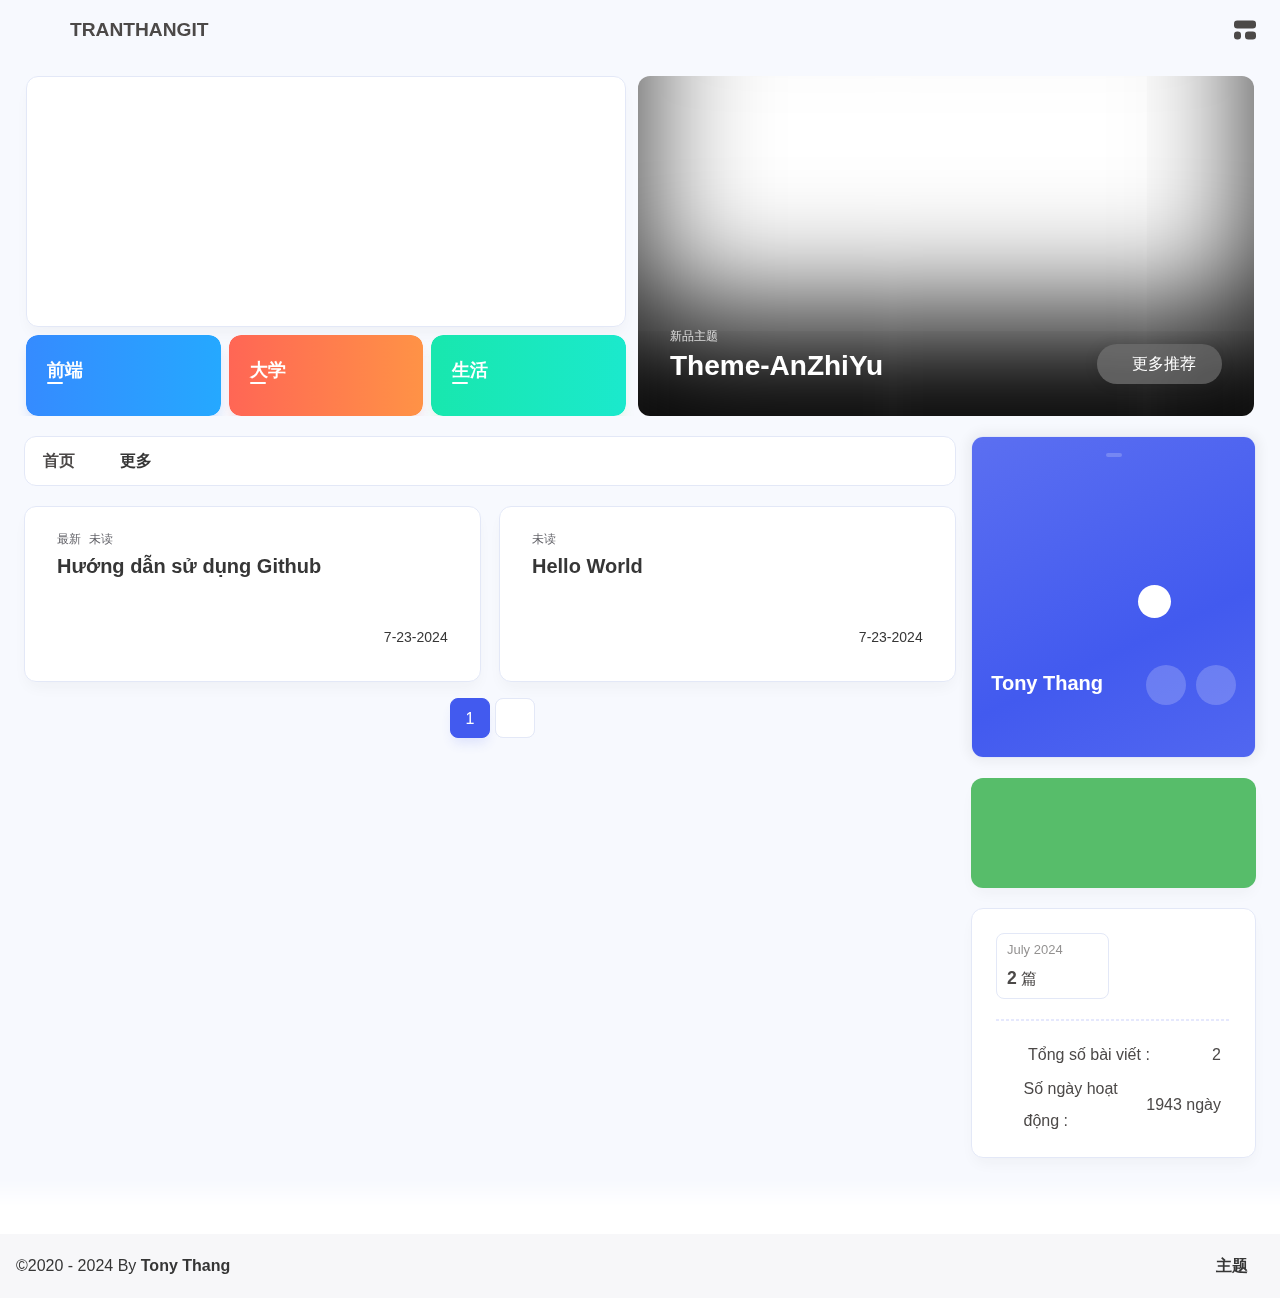
==== index.html @ 361371e6 "Site updated: 2024-07-23 13:48:23" ====
<!DOCTYPE html><html lang="vn" data-theme="light"><head><meta charset="UTF-8"><meta http-equiv="X-UA-Compatible" content="IE=edge"><meta name="viewport" content="width=device-width, initial-scale=1.0, user-scalable=no"><title>TRANTHANGIT</title><meta name="author" content="Tony Thang"><meta name="copyright" content="Tony Thang"><meta name="format-detection" content="telephone=no"><meta name="theme-color" content="#f7f9fe"><meta name="mobile-web-app-capable" content="yes"><meta name="apple-touch-fullscreen" content="yes"><meta name="apple-mobile-web-app-title" content="TRANTHANGIT"><meta name="application-name" content="TRANTHANGIT"><meta name="apple-mobile-web-app-capable" content="yes"><meta name="apple-mobile-web-app-status-bar-style" content="#f7f9fe"><meta property="og:type" content="website"><meta property="og:title" content="TRANTHANGIT"><meta property="og:url" content="https://tranthangitblog.github.io/index.html"><meta property="og:site_name" content="TRANTHANGIT"><meta property="og:description"><meta property="og:locale" content="vn"><meta property="og:image" content="https://bu.dusays.com/2023/04/27/64496e511b09c.jpg"><meta property="article:author" content="Tony Thang"><meta property="article:tag"><meta name="twitter:card" content="summary"><meta name="twitter:image" content="https://bu.dusays.com/2023/04/27/64496e511b09c.jpg"><meta name="description"><link rel="shortcut icon" href="/favicon.ico"><link rel="canonical" href="https://tranthangitblog.github.io/"><link rel="preconnect" href="//cdn.cbd.int"/><meta name="google-site-verification" content="xxx"/><meta name="baidu-site-verification" content="code-xxx"/><meta name="msvalidate.01" content="xxx"/><link rel="stylesheet" href="/css/index.css"><link rel="stylesheet" href="https://cdn.cbd.int/node-snackbar@0.1.16/dist/snackbar.min.css" media="print" onload="this.media='all'"><link rel="stylesheet" href="https://cdn.cbd.int/@fancyapps/ui@5.0.28/dist/fancybox/fancybox.css" media="print" onload="this.media='all'"><script>const GLOBAL_CONFIG = {
  linkPageTop: undefined,
  peoplecanvas: {"enable":true,"img":"https://upload-bbs.miyoushe.com/upload/2023/09/03/125766904/ee23df8517f3c3e3efc4145658269c06_5714860933110284659.png"},
  postHeadAiDescription: {"enable":true,"gptName":"AnZhiYu","mode":"local","switchBtn":false,"btnLink":"https://afdian.net/item/886a79d4db6711eda42a52540025c377","randomNum":3,"basicWordCount":1000,"key":"xxxx","Referer":"https://xx.xx/"},
  diytitle: {"enable":true,"leaveTitle":"w(ﾟДﾟ)w 不要走！再看看嘛！","backTitle":"♪(^∇^*)欢迎肥来！"},
  LA51: undefined,
  greetingBox: undefined,
  twikooEnvId: '',
  commentBarrageConfig:undefined,
  music_page_default: "nav_music",
  root: '/',
  preloader: {"source":3},
  friends_vue_info: undefined,
  navMusic: true,
  mainTone: undefined,
  authorStatus: {"skills":["🤖️ 数码科技爱好者","🔍 分享与热心帮助","🏠 智能家居小能手","🔨 设计开发一条龙","🤝 专修交互与设计","🏃 脚踏实地行动派","🧱 团队小组发动机","💢 壮汉人狠话不多"]},
  algolia: undefined,
  localSearch: undefined,
  translate: {"defaultEncoding":2,"translateDelay":0,"msgToTraditionalChinese":"Sự phức tạp","msgToSimplifiedChinese":"đơn giản","rightMenuMsgToTraditionalChinese":"Chuyển sang truyền thống","rightMenuMsgToSimplifiedChinese":"Biến thành đơn giản hóa"},
  noticeOutdate: undefined,
  highlight: {"plugin":"highlight.js","highlightCopy":true,"highlightLang":true,"highlightHeightLimit":330},
  copy: {
    success: 'Sao chép thành công',
    error: 'Lỗi sao chép',
    noSupport: 'Trình duyệt không hỗ trợ'
  },
  relativeDate: {
    homepage: false,
    simplehomepage: true,
    post: false
  },
  runtime: 'ngày',
  date_suffix: {
    just: 'Vừa xong',
    min: 'phút trước',
    hour: 'giờ trước',
    day: 'ngày trước',
    month: 'tháng trước'
  },
  copyright: {"copy":true,"copyrightEbable":false,"limitCount":50,"languages":{"author":"Tác giả: Tony Thang","link":"Liên kết: ","source":"Nguồn: TRANTHANGIT","info":"Bản quyền thuộc về tác giả. Vui lòng liên hệ tác giả để được phép sử dụng thương mại. Ghi rõ nguồn khi sử dụng phi thương mại.","copySuccess":"Sao chép thành công. Vui lòng ghi rõ địa chỉ bài viết khi sao chép hoặc chia sẻ."}},
  lightbox: 'fancybox',
  Snackbar: {"chs_to_cht":"Bạn đã chuyển sang chữ phồn thể","cht_to_chs":"Bạn đã chuyển sang chữ giản thể","day_to_night":"Bạn đã chuyển sang chế độ tối","night_to_day":"Bạn đã chuyển sang chế độ sáng","bgLight":"#425AEF","bgDark":"#1f1f1f","position":"top-center"},
  source: {
    justifiedGallery: {
      js: 'https://cdn.cbd.int/flickr-justified-gallery@2.1.2/dist/fjGallery.min.js',
      css: 'https://cdn.cbd.int/flickr-justified-gallery@2.1.2/dist/fjGallery.css'
    }
  },
  isPhotoFigcaption: false,
  islazyload: true,
  isAnchor: false,
  shortcutKey: undefined,
  autoDarkmode: true
}</script><script id="config-diff">var GLOBAL_CONFIG_SITE = {
  configTitle: 'TRANTHANGIT',
  title: 'TRANTHANGIT',
  postAI: '',
  pageFillDescription: '',
  isPost: false,
  isHome: true,
  isHighlightShrink: false,
  isToc: false,
  postUpdate: '2024-07-23 13:48:21',
  postMainColor: '',
}</script><noscript><style type="text/css">
  #nav {
    opacity: 1
  }
  .justified-gallery img {
    opacity: 1
  }

  #recent-posts time,
  #post-meta time {
    display: inline !important
  }
</style></noscript><script>(win=>{
      win.saveToLocal = {
        set: (key, value, ttl) => {
          if (ttl === 0) return
          const now = Date.now()
          const expiry = now + ttl * 86400000
          const item = {
            value,
            expiry
          }
          localStorage.setItem(key, JSON.stringify(item))
        },
      
        get: key => {
          const itemStr = localStorage.getItem(key)
      
          if (!itemStr) {
            return undefined
          }
          const item = JSON.parse(itemStr)
          const now = Date.now()
      
          if (now > item.expiry) {
            localStorage.removeItem(key)
            return undefined
          }
          return item.value
        }
      }
    
      win.getScript = (url, attr = {}) => new Promise((resolve, reject) => {
        const script = document.createElement('script')
        script.src = url
        script.async = true
        script.onerror = reject
        script.onload = script.onreadystatechange = function() {
          const loadState = this.readyState
          if (loadState && loadState !== 'loaded' && loadState !== 'complete') return
          script.onload = script.onreadystatechange = null
          resolve()
        }

        Object.keys(attr).forEach(key => {
          script.setAttribute(key, attr[key])
        })

        document.head.appendChild(script)
      })
    
      win.getCSS = (url, id = false) => new Promise((resolve, reject) => {
        const link = document.createElement('link')
        link.rel = 'stylesheet'
        link.href = url
        if (id) link.id = id
        link.onerror = reject
        link.onload = link.onreadystatechange = function() {
          const loadState = this.readyState
          if (loadState && loadState !== 'loaded' && loadState !== 'complete') return
          link.onload = link.onreadystatechange = null
          resolve()
        }
        document.head.appendChild(link)
      })
    
      win.activateDarkMode = () => {
        document.documentElement.setAttribute('data-theme', 'dark')
        if (document.querySelector('meta[name="theme-color"]') !== null) {
          document.querySelector('meta[name="theme-color"]').setAttribute('content', '#18171d')
        }
      }
      win.activateLightMode = () => {
        document.documentElement.setAttribute('data-theme', 'light')
        if (document.querySelector('meta[name="theme-color"]') !== null) {
          document.querySelector('meta[name="theme-color"]').setAttribute('content', '#f7f9fe')
        }
      }
      const t = saveToLocal.get('theme')
    
          const isDarkMode = window.matchMedia('(prefers-color-scheme: dark)').matches
          const isLightMode = window.matchMedia('(prefers-color-scheme: light)').matches
          const isNotSpecified = window.matchMedia('(prefers-color-scheme: no-preference)').matches
          const hasNoSupport = !isDarkMode && !isLightMode && !isNotSpecified

          if (t === undefined) {
            if (isLightMode) activateLightMode()
            else if (isDarkMode) activateDarkMode()
            else if (isNotSpecified || hasNoSupport) {
              const now = new Date()
              const hour = now.getHours()
              const isNight = hour <= 6 || hour >= 18
              isNight ? activateDarkMode() : activateLightMode()
            }
            window.matchMedia('(prefers-color-scheme: dark)').addListener(e => {
              if (saveToLocal.get('theme') === undefined) {
                e.matches ? activateDarkMode() : activateLightMode()
              }
            })
          } else if (t === 'light') activateLightMode()
          else activateDarkMode()
        
      const asideStatus = saveToLocal.get('aside-status')
      if (asideStatus !== undefined) {
        if (asideStatus === 'hide') {
          document.documentElement.classList.add('hide-aside')
        } else {
          document.documentElement.classList.remove('hide-aside')
        }
      }
    
      const detectApple = () => {
        if(/iPad|iPhone|iPod|Macintosh/.test(navigator.userAgent)){
          document.documentElement.classList.add('apple')
        }
      }
      detectApple()
    })(window)</script><meta name="generator" content="Hexo 7.3.0"></head><body data-type="anzhiyu"><div id="web_bg"></div><div id="an_music_bg"></div><div id="loading-box" onclick="document.getElementById(&quot;loading-box&quot;).classList.add(&quot;loaded&quot;)"><div class="loading-bg"><img class="loading-img nolazyload" alt="加载头像" src="https://npm.elemecdn.com/anzhiyu-blog-static@1.0.4/img/avatar.jpg"/><div class="loading-image-dot"></div></div></div><script>const preloader = {
  endLoading: () => {
    document.getElementById('loading-box').classList.add("loaded");
  },
  initLoading: () => {
    document.getElementById('loading-box').classList.remove("loaded")
  }
}
window.addEventListener('load',()=> { preloader.endLoading() })
setTimeout(function(){preloader.endLoading();},10000)

if (true) {
  document.addEventListener('pjax:send', () => { preloader.initLoading() })
  document.addEventListener('pjax:complete', () => { preloader.endLoading() })
}</script><link rel="stylesheet" href="https://cdn.cbd.int/anzhiyu-theme-static@1.1.10/progress_bar/progress_bar.css"/><script async="async" src="https://cdn.cbd.int/pace-js@1.2.4/pace.min.js" data-pace-options="{ &quot;restartOnRequestAfter&quot;:false,&quot;eventLag&quot;:false}"></script><div class="page" id="body-wrap"><header class="not-top-img" id="page-header"><nav id="nav"><div id="nav-group"><span id="blog_name"><div class="back-home-button"><i class="anzhiyufont anzhiyu-icon-grip-vertical"></i><div class="back-menu-list-groups"><div class="back-menu-list-group"><div class="back-menu-list-title">网页</div><div class="back-menu-list"><a class="back-menu-item" target="_blank" rel="noopener" href="https://blog.anheyu.com/" title="博客"><img class="back-menu-item-icon" src= "[data-uri]" onerror="this.onerror=null,this.src=&quot;/img/404.jpg&quot;" data-lazy-src="/img/favicon.ico" alt="博客"/><span class="back-menu-item-text">博客</span></a></div></div><div class="back-menu-list-group"><div class="back-menu-list-title">项目</div><div class="back-menu-list"><a class="back-menu-item" target="_blank" rel="noopener" href="https://image.anheyu.com/" title="安知鱼图床"><img class="back-menu-item-icon" src= "[data-uri]" onerror="this.onerror=null,this.src=&quot;/img/404.jpg&quot;" data-lazy-src="https://image.anheyu.com/favicon.ico" alt="安知鱼图床"/><span class="back-menu-item-text">安知鱼图床</span></a></div></div></div></div><a id="site-name" href="/" accesskey="h"><div class="title">TRANTHANGIT</div><i class="anzhiyufont anzhiyu-icon-house-chimney"></i></a><div id="he-plugin-simple"></div><script>var WIDGET = {
  "CONFIG": {
    "modules": "0124",
    "background": "2",
    "tmpColor": "FFFFFF",
    "tmpSize": "16",
    "cityColor": "FFFFFF",
    "citySize": "16",
    "aqiColor": "E8D87B",
    "aqiSize": "16",
    "weatherIconSize": "24",
    "alertIconSize": "18",
    "padding": "10px 10px 10px 10px",
    "shadow": "0",
    "language": "auto",
    "borderRadius": "20",
    "fixed": "true",
    "vertical": "top",
    "horizontal": "left",
    "left": "20",
    "top": "7.1",
    "key": "df245676fb434a0691ead1c63341cd94"
  }
}
</script><link rel="stylesheet" href="https://widget.qweather.net/simple/static/css/he-simple.css?v=1.4.0"/><script src="https://widget.qweather.net/simple/static/js/he-simple.js?v=1.4.0"></script></span><div class="mask-name-container"><div id="name-container"><a id="page-name" href="javascript:anzhiyu.scrollToDest(0, 500)">PAGE_NAME</a></div></div><div id="menus"></div><div id="nav-right"><div class="nav-button only-home" id="travellings_button" title="随机前往一个开往项目网站"><a class="site-page" onclick="anzhiyu.totraveling()" title="随机前往一个开往项目网站" href="javascript:void(0);" rel="external nofollow" data-pjax-state="external"><i class="anzhiyufont anzhiyu-icon-train"></i></a></div><div class="nav-button" id="randomPost_button"><a class="site-page" onclick="toRandomPost()" title="随机前往一个文章" href="javascript:void(0);"><i class="anzhiyufont anzhiyu-icon-dice"></i></a></div><input id="center-console" type="checkbox"/><label class="widget" for="center-console" title="中控台" onclick="anzhiyu.switchConsole();"><i class="left"></i><i class="widget center"></i><i class="widget right"></i></label><div id="console"><div class="console-card-group-reward"><ul class="reward-all console-card"><li class="reward-item"><a href="https://npm.elemecdn.com/anzhiyu-blog@1.1.6/img/post/common/qrcode-weichat.png" target="_blank"><img class="post-qr-code-img" alt="微信" src= "[data-uri]" onerror="this.onerror=null,this.src=&quot;/img/404.jpg&quot;" data-lazy-src="https://npm.elemecdn.com/anzhiyu-blog@1.1.6/img/post/common/qrcode-weichat.png"/></a><div class="post-qr-code-desc">微信</div></li><li class="reward-item"><a href="https://npm.elemecdn.com/anzhiyu-blog@1.1.6/img/post/common/qrcode-alipay.png" target="_blank"><img class="post-qr-code-img" alt="支付宝" src= "[data-uri]" onerror="this.onerror=null,this.src=&quot;/img/404.jpg&quot;" data-lazy-src="https://npm.elemecdn.com/anzhiyu-blog@1.1.6/img/post/common/qrcode-alipay.png"/></a><div class="post-qr-code-desc">支付宝</div></li></ul></div><div class="console-card-group"><div class="console-card-group-left"><div class="console-card" id="card-newest-comments"><div class="card-content"><div class="author-content-item-tips">互动</div><span class="author-content-item-title"> Bình luận mới nhất</span></div><div class="aside-list"><span>Đang tải...</span></div></div></div><div class="console-card-group-right"><div class="console-card tags"><div class="card-content"><div class="author-content-item-tips">兴趣点</div><span class="author-content-item-title">寻找你感兴趣的领域</span></div></div><div class="console-card history"><div class="item-headline"><i class="anzhiyufont anzhiyu-icon-box-archiv"></i><span>文章</span></div><div class="card-archives"><div class="item-headline"><i class="anzhiyufont anzhiyu-icon-archive"></i><span>Lưu trữ</span></div><ul class="card-archive-list"><li class="card-archive-list-item"><a class="card-archive-list-link" href="/archives/2024/07/"><span class="card-archive-list-date">July 2024</span><div class="card-archive-list-count-group"><span class="card-archive-list-count">2</span><span>篇</span></div></a></li></ul></div><hr/></div></div></div><div class="button-group"><div class="console-btn-item"><a class="darkmode_switchbutton" title="显示模式切换" href="javascript:void(0);"><i class="anzhiyufont anzhiyu-icon-moon"></i></a></div><div class="console-btn-item" id="consoleHideAside" onclick="anzhiyu.hideAsideBtn()" title="边栏显示控制"><a class="asideSwitch"><i class="anzhiyufont anzhiyu-icon-arrows-left-right"></i></a></div><div class="console-btn-item" id="consoleMusic" onclick="anzhiyu.musicToggle()" title="音乐开关"><a class="music-switch"><i class="anzhiyufont anzhiyu-icon-music"></i></a></div></div><div class="console-mask" onclick="anzhiyu.hideConsole()" href="javascript:void(0);"></div></div><div class="nav-button" id="nav-totop"><a class="totopbtn" href="javascript:void(0);"><i class="anzhiyufont anzhiyu-icon-arrow-up"></i><span id="percent" onclick="anzhiyu.scrollToDest(0,500)">0</span></a></div><div id="toggle-menu"><a class="site-page" href="javascript:void(0);" title="切换"><i class="anzhiyufont anzhiyu-icon-bars"></i></a></div></div></div></nav></header><main id="blog-container"><div id="home_top"><div class="swiper_container_card" style="height: auto;width: 100%"><div id="bannerGroup"><div id="random-banner"><canvas id="peoplecanvas"></canvas><a id="random-hover" href="javascript:toRandomPost()"><i class="anzhiyufont anzhiyu-icon-paper-plane"></i><div class="bannerText">随便逛逛<i class="anzhiyufont anzhiyu-icon-arrow-right"></i></div></a></div><div class="categoryGroup"><div class="categoryItem" style="box-shadow:var(--anzhiyu-shadow-blue)"><a class="categoryButton blue" href="/categories/%E5%89%8D%E7%AB%AF%E5%BC%80%E5%8F%91/"><span class="categoryButtonText">前端</span><i class="anzhiyufont anzhiyu-icon-dove"></i></a></div><div class="categoryItem" style="box-shadow:var(--anzhiyu-shadow-red)"><a class="categoryButton red" href="/categories/%E5%A4%A7%E5%AD%A6%E7%94%9F%E6%B6%AF/"><span class="categoryButtonText">大学</span><i class="anzhiyufont anzhiyu-icon-fire"></i></a></div><div class="categoryItem" style="box-shadow:var(--anzhiyu-shadow-green)"><a class="categoryButton green" href="/categories/%E7%94%9F%E6%B4%BB%E6%97%A5%E5%B8%B8/"><span class="categoryButtonText">生活</span><i class="anzhiyufont anzhiyu-icon-book"></i></a></div></div></div><div class="topGroup"><div class="recent-post-item" onclick="pjax.loadUrl(&quot;/2024/07/23/hello-world/&quot;)"><div class="post_cover left_radius"><a href="2024/07/23/hello-world/" title="Hello World"><span class="recent-post-top-text">荐</span><img class="post_bg" onerror="this.onerror=null;this.src='/img/404.jpg'" alt="cover"></a></div><div class="recent-post-info"><a class="article-title" href="2024/07/23/hello-world/" title="Hello World">Hello World</a></div></div><div class="recent-post-item" onclick="pjax.loadUrl(&quot;/2024/07/23/huong-dan-dung-github/&quot;)"><div class="post_cover left_radius"><a href="2024/07/23/huong-dan-dung-github/" title="Hướng dẫn sử dụng Github"><span class="recent-post-top-text">荐</span><img class="post_bg" onerror="this.onerror=null;this.src='/img/404.jpg'" alt="cover"></a></div><div class="recent-post-info"><a class="article-title" href="2024/07/23/huong-dan-dung-github/" title="Hướng dẫn sử dụng Github">Hướng dẫn sử dụng Github</a></div></div><a class="todayCard" id="todayCard" target="_blank" rel="noopener" href="https://docs.anheyu.com/" style="z-index: 1;"><div class="todayCard-info"><div class="todayCard-tips">新品主题</div><div class="todayCard-title">Theme-AnZhiYu</div></div><img class="todayCard-cover" src= "[data-uri]" onerror="this.onerror=null,this.src=&quot;/img/404.jpg&quot;" data-lazy-src="https://bu.dusays.com/2023/05/13/645fa3cf90d70.webp" onerror="this.onerror=null;this.src='/img/404.jpg'" alt="封面"><div class="banner-button-group"><div class="banner-button" onclick="event.stopPropagation();event.preventDefault();anzhiyu.hideTodayCard();"><i class="anzhiyufont anzhiyu-icon-arrow-circle-right"></i><span class="banner-button-text">更多推荐</span></div></div></a></div><link rel="stylesheet"></div></div><div class="layout" id="content-inner"><div class="recent-posts" id="recent-posts"><div id="categoryBar"><div class="category-bar" id="category-bar"><div id="catalog-bar"><div id="catalog-list"><div class="catalog-list-item" id="首页"><a href="/">首页</a></div></div><div class="category-bar-next" id="category-bar-next" onclick="anzhiyu.scrollCategoryBarToRight()"><i class="anzhiyufont anzhiyu-icon-angle-double-right"></i></div><a class="catalog-more" href="/categories/">更多</a></div></div></div><div class="recent-post-item lastestpost-item" onclick="pjax.loadUrl('/2024/07/23/huong-dan-dung-github/')"><div class="recent-post-info no-cover"><div class="recent-post-info-top"><div class="recent-post-info-top-tips"><span class="newPost">最新</span><a class="unvisited-post" href="/2024/07/23/huong-dan-dung-github/" title="Hướng dẫn sử dụng Github">未读</a></div><a class="article-title" href="/2024/07/23/huong-dan-dung-github/" title="Hướng dẫn sử dụng Github">Hướng dẫn sử dụng Github</a></div><div class="article-meta-wrap"><span class="post-meta-date"><i class="anzhiyufont anzhiyu-icon-calendar-days" style="font-size: 15px; display:none"></i><span class="article-meta-label">Đăng vào</span><time datetime="2024-07-23T05:43:00.144Z" title="Đăng vào 2024-07-23 12:43:00" time="2024-07-23 12:43:00">2024-07-23</time><time class="time_hidden" datetime="2024-07-23T05:45:51.282Z" title="Cập nhật vào 2024-07-23 12:45:51" time="2024-07-23 12:45:51">2024-07-23</time></span></div><div class="content">Welcome to Hexo! This is your very first post. Check documentation for more info. If you get any problems when using Hexo, you can find the answer in troubleshooting or you can ask me on GitHub.
</div></div></div><div class="recent-post-item" onclick="pjax.loadUrl('/2024/07/23/hello-world/')"><div class="recent-post-info no-cover"><div class="recent-post-info-top"><div class="recent-post-info-top-tips"><a class="unvisited-post" href="/2024/07/23/hello-world/" title="Hello World">未读</a></div><a class="article-title" href="/2024/07/23/hello-world/" title="Hello World">Hello World</a></div><div class="article-meta-wrap"><span class="post-meta-date"><i class="anzhiyufont anzhiyu-icon-calendar-days" style="font-size: 15px; display:none"></i><span class="article-meta-label">Đăng vào</span><time datetime="2024-07-23T02:43:08.341Z" title="Đăng vào 2024-07-23 09:43:08" time="2024-07-23 09:43:08">2024-07-23</time><time class="time_hidden" datetime="2024-07-23T05:40:12.197Z" title="Cập nhật vào 2024-07-23 12:40:12" time="2024-07-23 12:40:12">2024-07-23</time></span></div><div class="content">Welcome to Hexo! This is your very first post. Check documentation for more info. If you get any problems when using Hexo, you can find the answer in troubleshooting or you can ask me on GitHub.
Quick StartCreate a new post1$ hexo new &quot;My New Post&quot;

More info: Writing
Run server1$ hexo server

More info: Server
Generate static files1$ hexo generate

More info: Generating
Deploy to remote sites1$ hexo deploy

More info: Deployment
</div></div></div><nav id="pagination"><div class="pagination"><span class="page-number current">1</span><div class="toPageGroup"><input id="toPageText" oninput="value=value.replace(/[^0-9]/g,'')" maxlength="3" onkeyup="this.value=this.value.replace(/[^u4e00-u9fa5w]/g,'')" aria-label="toPage"><a id="toPageButton" onclick="anzhiyu.toPage()"><i class="anzhiyufont anzhiyu-icon-angles-right" style="font-weight: inherit; font-size: 1rem;"></i></a></div></div></nav></div><div class="aside-content" id="aside-content"><div class="card-widget card-info"><div class="card-content"><div class="author-info__sayhi" id="author-info__sayhi" onclick="anzhiyu.changeSayHelloText()"></div><div class="author-info-avatar"><img class="avatar-img" src= "[data-uri]" onerror="this.onerror=null,this.src=&quot;/img/404.jpg&quot;" data-lazy-src="https://bu.dusays.com/2023/04/27/64496e511b09c.jpg" onerror="this.onerror=null;this.src='/img/friend_404.gif'" alt="avatar"/><div class="author-status"><img class="g-status" src= "[data-uri]" onerror="this.onerror=null,this.src=&quot;/img/404.jpg&quot;" data-lazy-src="https://parspng.com/wp-content/uploads/2022/07/tickpng.parspng.com-4.png" alt="status"/></div></div><div class="author-info__description"></div><div class="author-info__bottom-group"><a class="author-info__bottom-group-left" href="/"><h1 class="author-info__name">Tony Thang</h1><div class="author-info__desc"></div></a><div class="card-info-social-icons is-center"><a class="social-icon faa-parent animated-hover" href="https://github.com/anzhiyu-c" target="_blank" title="Github"><i class="anzhiyufont anzhiyu-icon-github"></i></a><a class="social-icon faa-parent animated-hover" href="https://space.bilibili.com/372204786" target="_blank" title="BiliBili"><i class="anzhiyufont anzhiyu-icon-bilibili"></i></a></div></div></div></div><div class="card-widget anzhiyu-right-widget" id="card-wechat" onclick="null"><div id="flip-wrapper"><div id="flip-content"><div class="face" style="background: url(https://bu.dusays.com/2023/01/13/63c02edf44033.png) center center / 100% no-repeat"></div><div class="back face" style="background: url(https://bu.dusays.com/2023/05/13/645fa415e8694.png) center center / 100% no-repeat"></div></div></div></div><div class="sticky_layout"><div class="card-widget"><div class="card-archives"><div class="item-headline"><i class="anzhiyufont anzhiyu-icon-archive"></i><span>Lưu trữ</span></div><ul class="card-archive-list"><li class="card-archive-list-item"><a class="card-archive-list-link" href="/archives/2024/07/"><span class="card-archive-list-date">July 2024</span><div class="card-archive-list-count-group"><span class="card-archive-list-count">2</span><span>篇</span></div></a></li></ul></div><hr/><div class="card-webinfo"><div class="item-headline"><i class="anzhiyufont anzhiyu-icon-chart-line"></i><span>Thông tin website</span></div><div class="webinfo"><div class="webinfo-item"><div class="webinfo-item-title"><i class="anzhiyufont anzhiyu-icon-file-lines"></i><div class="item-name">Tổng số bài viết :</div></div><div class="item-count">2</div></div><div class="webinfo-item"><div class="webinfo-item-title"><i class="anzhiyufont anzhiyu-icon-stopwatch"></i><div class="item-name">Số ngày hoạt động :</div></div><div class="item-count" id="runtimeshow" data-publishDate="2021-03-31T17:00:00.000Z"><i class="anzhiyufont anzhiyu-icon-spinner anzhiyu-spin"></i></div></div></div></div></div></div></div></div></main><footer id="footer"><div id="footer-wrap"></div><div id="footer-bar"><div class="footer-bar-links"><div class="footer-bar-left"><div id="footer-bar-tips"><div class="copyright">&copy;2020 - 2024 By <a class="footer-bar-link" href="/" title="Tony Thang" target="_blank">Tony Thang</a></div></div><div id="footer-type-tips"></div></div><div class="footer-bar-right"><a class="footer-bar-link" target="_blank" rel="noopener" href="https://github.com/anzhiyu-c/hexo-theme-anzhiyu" title="主题">主题</a></div></div></div></footer></div><div id="sidebar"><div id="menu-mask"></div><div id="sidebar-menus"><div class="sidebar-site-data site-data is-center"><a href="/archives/" title="archive"><div class="headline">Bài viết</div><div class="length-num">2</div></a><a href="/tags/" title="tag"><div class="headline">Thẻ</div><div class="length-num">0</div></a><a href="/categories/" title="category"><div class="headline">Danh mục</div><div class="length-num">0</div></a></div><span class="sidebar-menu-item-title">Chức năng</span><div class="sidebar-menu-item"><a class="darkmode_switchbutton menu-child" href="javascript:void(0);" title="Chế độ hiển thị"><i class="anzhiyufont anzhiyu-icon-circle-half-stroke"></i><span>Chế độ hiển thị</span></a></div><div class="back-menu-list-groups"><div class="back-menu-list-group"><div class="back-menu-list-title">网页</div><div class="back-menu-list"><a class="back-menu-item" target="_blank" rel="noopener" href="https://blog.anheyu.com/" title="博客"><img class="back-menu-item-icon" src= "[data-uri]" onerror="this.onerror=null,this.src=&quot;/img/404.jpg&quot;" data-lazy-src="/img/favicon.ico" alt="博客"/><span class="back-menu-item-text">博客</span></a></div></div><div class="back-menu-list-group"><div class="back-menu-list-title">项目</div><div class="back-menu-list"><a class="back-menu-item" target="_blank" rel="noopener" href="https://image.anheyu.com/" title="安知鱼图床"><img class="back-menu-item-icon" src= "[data-uri]" onerror="this.onerror=null,this.src=&quot;/img/404.jpg&quot;" data-lazy-src="https://image.anheyu.com/favicon.ico" alt="安知鱼图床"/><span class="back-menu-item-text">安知鱼图床</span></a></div></div></div><span class="sidebar-menu-item-title">标签</span></div></div><div id="rightside"><div id="rightside-config-hide"><button id="translateLink" type="button" title="Chuyển đổi giản thể/phồn thể">Sự phức tạp</button><button id="darkmode" type="button" title="Chuyển đổi chế độ sáng/tối"><i class="anzhiyufont anzhiyu-icon-circle-half-stroke"></i></button><button id="hide-aside-btn" type="button" title="Chuyển đổi một cột/hai cột"><i class="anzhiyufont anzhiyu-icon-arrows-left-right"></i></button></div><div id="rightside-config-show"><button id="rightside-config" type="button" title="Cài đặt"><i class="anzhiyufont anzhiyu-icon-gear"></i></button><button id="go-up" type="button" title="Về đầu trang"><i class="anzhiyufont anzhiyu-icon-arrow-up"></i></button></div></div><div id="nav-music"><a id="nav-music-hoverTips" onclick="anzhiyu.musicToggle()" accesskey="m">播放音乐</a><div id="console-music-bg"></div><meting-js id="8152976493" server="netease" type="playlist" mutex="true" preload="none" theme="var(--anzhiyu-main)" data-lrctype="0" order="random" volume="0.7"></meting-js></div><div id="rightMenu"><div class="rightMenu-group rightMenu-small"><div class="rightMenu-item" id="menu-backward"><i class="anzhiyufont anzhiyu-icon-arrow-left"></i></div><div class="rightMenu-item" id="menu-forward"><i class="anzhiyufont anzhiyu-icon-arrow-right"></i></div><div class="rightMenu-item" id="menu-refresh"><i class="anzhiyufont anzhiyu-icon-arrow-rotate-right" style="font-size: 1rem;"></i></div><div class="rightMenu-item" id="menu-top"><i class="anzhiyufont anzhiyu-icon-arrow-up"></i></div></div><div class="rightMenu-group rightMenu-line rightMenuPlugin"><div class="rightMenu-item" id="menu-copytext"><i class="anzhiyufont anzhiyu-icon-copy"></i><span>复制选中文本</span></div><div class="rightMenu-item" id="menu-pastetext"><i class="anzhiyufont anzhiyu-icon-paste"></i><span>粘贴文本</span></div><a class="rightMenu-item" id="menu-commenttext"><i class="anzhiyufont anzhiyu-icon-comment-medical"></i><span>引用到评论</span></a><div class="rightMenu-item" id="menu-newwindow"><i class="anzhiyufont anzhiyu-icon-window-restore"></i><span>新窗口打开</span></div><div class="rightMenu-item" id="menu-copylink"><i class="anzhiyufont anzhiyu-icon-link"></i><span>复制链接地址</span></div><div class="rightMenu-item" id="menu-copyimg"><i class="anzhiyufont anzhiyu-icon-images"></i><span>复制此图片</span></div><div class="rightMenu-item" id="menu-downloadimg"><i class="anzhiyufont anzhiyu-icon-download"></i><span>下载此图片</span></div><div class="rightMenu-item" id="menu-newwindowimg"><i class="anzhiyufont anzhiyu-icon-window-restore"></i><span>新窗口打开图片</span></div><div class="rightMenu-item" id="menu-search"><i class="anzhiyufont anzhiyu-icon-magnifying-glass"></i><span>站内搜索</span></div><div class="rightMenu-item" id="menu-searchBaidu"><i class="anzhiyufont anzhiyu-icon-magnifying-glass"></i><span>百度搜索</span></div><div class="rightMenu-item" id="menu-music-toggle"><i class="anzhiyufont anzhiyu-icon-play"></i><span>播放音乐</span></div><div class="rightMenu-item" id="menu-music-back"><i class="anzhiyufont anzhiyu-icon-backward"></i><span>切换到上一首</span></div><div class="rightMenu-item" id="menu-music-forward"><i class="anzhiyufont anzhiyu-icon-forward"></i><span>切换到下一首</span></div><div class="rightMenu-item" id="menu-music-playlist" onclick="window.open(&quot;https://y.qq.com/n/ryqq/playlist/8802438608&quot;, &quot;_blank&quot;);" style="display: none;"><i class="anzhiyufont anzhiyu-icon-radio"></i><span>查看所有歌曲</span></div><div class="rightMenu-item" id="menu-music-copyMusicName"><i class="anzhiyufont anzhiyu-icon-copy"></i><span>复制歌名</span></div></div><div class="rightMenu-group rightMenu-line rightMenuOther"><a class="rightMenu-item menu-link" id="menu-randomPost"><i class="anzhiyufont anzhiyu-icon-shuffle"></i><span>随便逛逛</span></a><a class="rightMenu-item menu-link" href="/categories/"><i class="anzhiyufont anzhiyu-icon-cube"></i><span>博客分类</span></a><a class="rightMenu-item menu-link" href="/tags/"><i class="anzhiyufont anzhiyu-icon-tags"></i><span>文章标签</span></a></div><div class="rightMenu-group rightMenu-line rightMenuOther"><a class="rightMenu-item" id="menu-copy" href="javascript:void(0);"><i class="anzhiyufont anzhiyu-icon-copy"></i><span>复制地址</span></a><a class="rightMenu-item" id="menu-commentBarrage" href="javascript:void(0);"><i class="anzhiyufont anzhiyu-icon-message"></i><span class="menu-commentBarrage-text">关闭热评</span></a><a class="rightMenu-item" id="menu-darkmode" href="javascript:void(0);"><i class="anzhiyufont anzhiyu-icon-circle-half-stroke"></i><span class="menu-darkmode-text">深色模式</span></a><a class="rightMenu-item" id="menu-translate" href="javascript:void(0);"><i class="anzhiyufont anzhiyu-icon-language"></i><span>Chuyển sang truyền thống</span></a></div></div><div id="rightmenu-mask"></div><div><script src="/js/utils.js"></script><script src="/js/main.js"></script><script src="/js/tw_cn.js"></script><script src="https://cdn.cbd.int/@fancyapps/ui@5.0.28/dist/fancybox/fancybox.umd.js"></script><script src="https://cdn.cbd.int/instant.page@5.2.0/instantpage.js" type="module"></script><script src="https://cdn.cbd.int/vanilla-lazyload@17.8.5/dist/lazyload.iife.min.js"></script><script src="https://cdn.cbd.int/node-snackbar@0.1.16/dist/snackbar.min.js"></script><canvas id="universe"></canvas><script async src="https://npm.elemecdn.com/anzhiyu-theme-static@1.0.0/dark/dark.js"></script><script>// 消除控制台打印
var HoldLog = console.log;
console.log = function () {};
let now1 = new Date();
queueMicrotask(() => {
  const Log = function () {
    HoldLog.apply(console, arguments);
  }; //在恢复前输出日志
  const grt = new Date("04/01/2021 00:00:00"); //此处修改你的建站时间或者网站上线时间
  now1.setTime(now1.getTime() + 250);
  const days = (now1 - grt) / 1000 / 60 / 60 / 24;
  const dnum = Math.floor(days);
  const ascll = [
    `欢迎使用安知鱼!`,
    `生活明朗, 万物可爱`,
    `
        
       █████╗ ███╗   ██╗███████╗██╗  ██╗██╗██╗   ██╗██╗   ██╗
      ██╔══██╗████╗  ██║╚══███╔╝██║  ██║██║╚██╗ ██╔╝██║   ██║
      ███████║██╔██╗ ██║  ███╔╝ ███████║██║ ╚████╔╝ ██║   ██║
      ██╔══██║██║╚██╗██║ ███╔╝  ██╔══██║██║  ╚██╔╝  ██║   ██║
      ██║  ██║██║ ╚████║███████╗██║  ██║██║   ██║   ╚██████╔╝
      ╚═╝  ╚═╝╚═╝  ╚═══╝╚══════╝╚═╝  ╚═╝╚═╝   ╚═╝    ╚═════╝
        
        `,
    "已上线",
    dnum,
    "天",
    "©2020 By 安知鱼 V1.6.12",
  ];
  const ascll2 = [`NCC2-036`, `调用前置摄像头拍照成功，识别为【小笨蛋】.`, `Photo captured: `, `🤪`];

  setTimeout(
    Log.bind(
      console,
      `\n%c${ascll[0]} %c ${ascll[1]} %c ${ascll[2]} %c${ascll[3]}%c ${ascll[4]}%c ${ascll[5]}\n\n%c ${ascll[6]}\n`,
      "color:#425AEF",
      "",
      "color:#425AEF",
      "color:#425AEF",
      "",
      "color:#425AEF",
      ""
    )
  );
  setTimeout(
    Log.bind(
      console,
      `%c ${ascll2[0]} %c ${ascll2[1]} %c \n${ascll2[2]} %c\n${ascll2[3]}\n`,
      "color:white; background-color:#4fd953",
      "",
      "",
      'background:url("https://npm.elemecdn.com/anzhiyu-blog@1.1.6/img/post/common/tinggge.gif") no-repeat;font-size:450%'
    )
  );

  setTimeout(Log.bind(console, "%c WELCOME %c 你好，小笨蛋.", "color:white; background-color:#4f90d9", ""));

  setTimeout(
    console.warn.bind(
      console,
      "%c ⚡ Powered by 安知鱼 %c 你正在访问 Tony Thang 的博客.",
      "color:white; background-color:#f0ad4e",
      ""
    )
  );

  setTimeout(Log.bind(console, "%c W23-12 %c 你已打开控制台.", "color:white; background-color:#4f90d9", ""));

  setTimeout(
    console.warn.bind(console, "%c S013-782 %c 你现在正处于监控中.", "color:white; background-color:#d9534f", "")
  );
});</script><script async src="/anzhiyu/random.js"></script><div class="js-pjax"><script>if (typeof gsap === "object") {
  getScript("/js/anzhiyu/people.js", {defer:true})
} else {
  getScript("https://cdn.cbd.int/anzhiyu-theme-static@1.0.0/gsap/gsap.min.js").then(()=>{
    getScript("/js/anzhiyu/people.js", {defer:true})
  });
}</script><input type="hidden" name="page-type" id="page-type" value="anzhiyu"></div><script>var visitorMail = "";
</script><script async data-pjax src="https://cdn.cbd.int/anzhiyu-theme-static@1.0.0/waterfall/waterfall.js"></script><script src="https://lf3-cdn-tos.bytecdntp.com/cdn/expire-1-M/qrcodejs/1.0.0/qrcode.min.js"></script><link rel="stylesheet" href="https://cdn.cbd.int/anzhiyu-theme-static@1.1.9/icon/ali_iconfont_css.css"><link rel="stylesheet" href="https://cdn.cbd.int/anzhiyu-theme-static@1.0.0/aplayer/APlayer.min.css" media="print" onload="this.media='all'"><script src="https://cdn.cbd.int/anzhiyu-blog-static@1.0.1/js/APlayer.min.js"></script><script src="https://cdn.cbd.int/hexo-anzhiyu-music@1.0.1/assets/js/Meting2.min.js"></script><script src="https://cdn.cbd.int/pjax@0.2.8/pjax.min.js"></script><script>let pjaxSelectors = ["head > title","#config-diff","#body-wrap","#rightside-config-hide","#rightside-config-show",".js-pjax"]
var pjax = new Pjax({
  elements: 'a:not([target="_blank"])',
  selectors: pjaxSelectors,
  cacheBust: false,
  analytics: false,
  scrollRestoration: false
})

document.addEventListener('pjax:send', function () {
  // removeEventListener scroll 
  anzhiyu.removeGlobalFnEvent('pjax')
  anzhiyu.removeGlobalFnEvent('themeChange')

  document.getElementById('rightside').classList.remove('rightside-show')
  
  if (window.aplayers) {
    for (let i = 0; i < window.aplayers.length; i++) {
      if (!window.aplayers[i].options.fixed) {
        window.aplayers[i].destroy()
      }
    }
  }

  typeof typed === 'object' && typed.destroy()

  //reset readmode
  const $bodyClassList = document.body.classList
  $bodyClassList.contains('read-mode') && $bodyClassList.remove('read-mode')
})

document.addEventListener('pjax:complete', function () {
  window.refreshFn()

  document.querySelectorAll('script[data-pjax]').forEach(item => {
    const newScript = document.createElement('script')
    const content = item.text || item.textContent || item.innerHTML || ""
    Array.from(item.attributes).forEach(attr => newScript.setAttribute(attr.name, attr.value))
    newScript.appendChild(document.createTextNode(content))
    item.parentNode.replaceChild(newScript, item)
  })

  GLOBAL_CONFIG.islazyload && window.lazyLoadInstance.update()

  typeof panguInit === 'function' && panguInit()

  // google analytics
  typeof gtag === 'function' && gtag('config', '', {'page_path': window.location.pathname});

  // baidu analytics
  typeof _hmt === 'object' && _hmt.push(['_trackPageview',window.location.pathname]);

  typeof loadMeting === 'function' && document.getElementsByClassName('aplayer').length && loadMeting()

  // prismjs
  typeof Prism === 'object' && Prism.highlightAll()
})

document.addEventListener('pjax:error', e => {
  if (e.request.status === 404) {
    pjax.loadUrl('/404.html')
  }
})</script><script charset="UTF-8" src="https://cdn.cbd.int/anzhiyu-theme-static@1.1.5/accesskey/accesskey.js"></script></div><div id="popup-window"><div class="popup-window-title">通知</div><div class="popup-window-divider"></div><div class="popup-window-content"><div class="popup-tip">你好呀</div><div class="popup-link"><i class="anzhiyufont anzhiyu-icon-arrow-circle-right"></i></div></div></div></body></html>
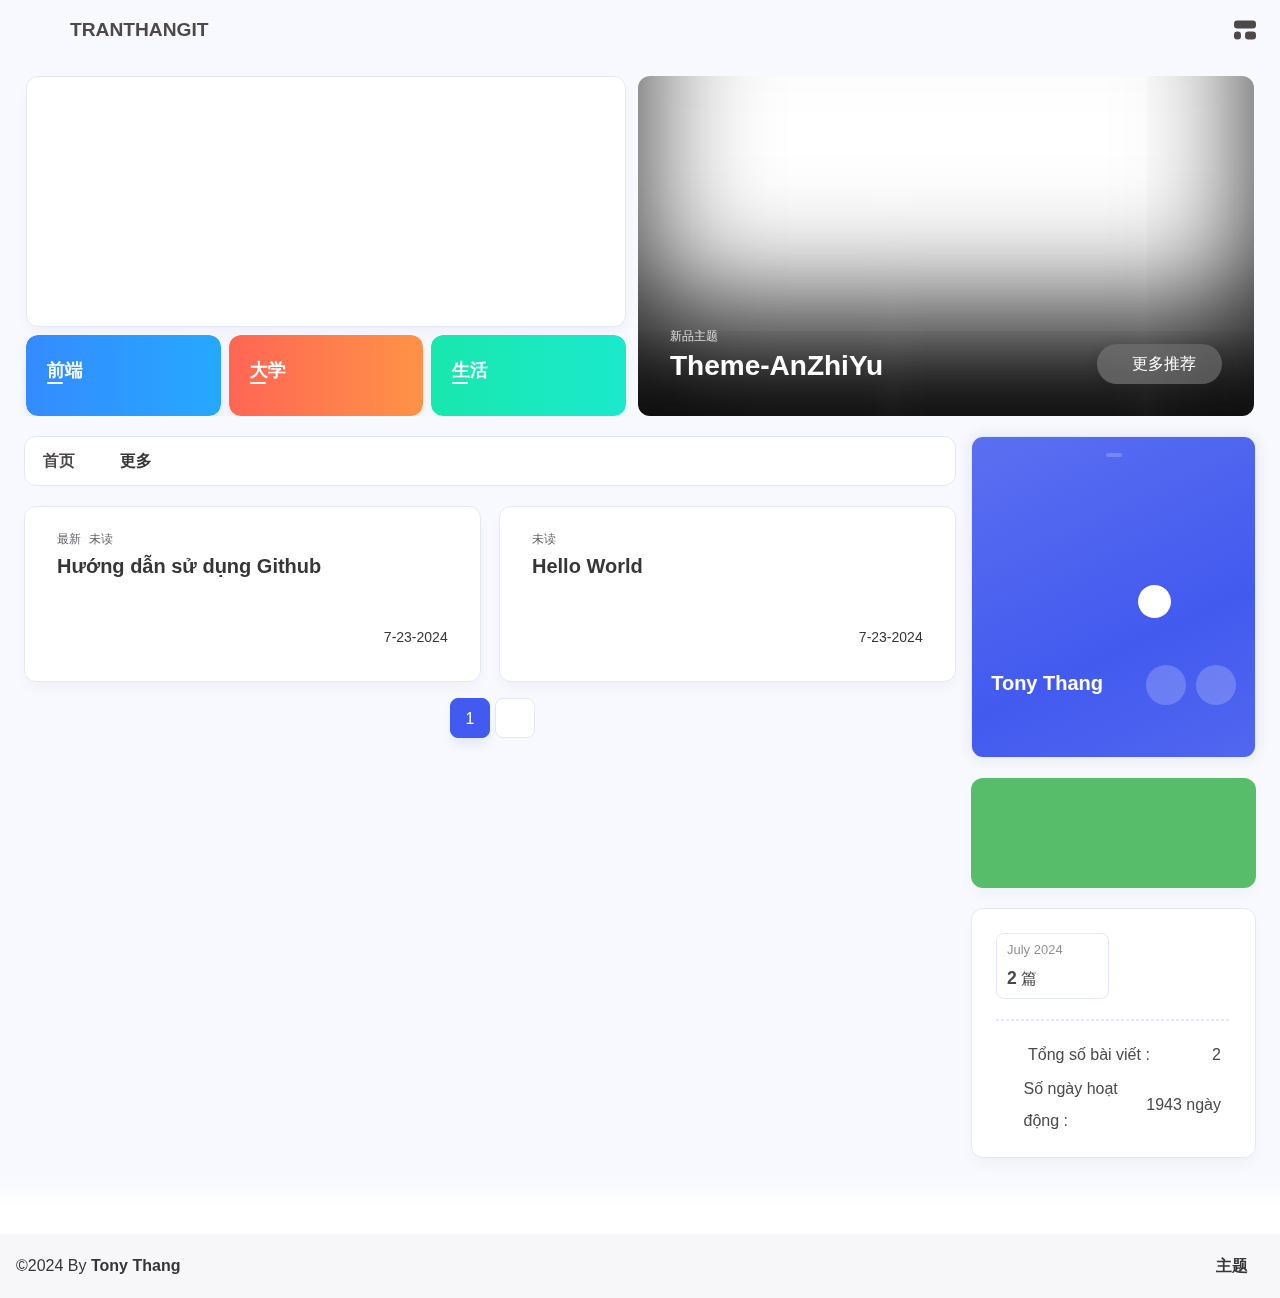
==== commit edfcdce2: "Site updated: 2024-07-23 14:00:34" ====
--- a/index.html
+++ b/index.html
@@ -60,7 +60,7 @@
   isHome: true,
   isHighlightShrink: false,
   isToc: false,
-  postUpdate: '2024-07-23 13:48:21',
+  postUpdate: '2024-07-23 14:00:31',
   postMainColor: '',
 }</script><noscript><style type="text/css">
   #nav {
@@ -241,7 +241,7 @@
 Deploy to remote sites1$ hexo deploy
 
 More info: Deployment
-</div></div></div><nav id="pagination"><div class="pagination"><span class="page-number current">1</span><div class="toPageGroup"><input id="toPageText" oninput="value=value.replace(/[^0-9]/g,'')" maxlength="3" onkeyup="this.value=this.value.replace(/[^u4e00-u9fa5w]/g,'')" aria-label="toPage"><a id="toPageButton" onclick="anzhiyu.toPage()"><i class="anzhiyufont anzhiyu-icon-angles-right" style="font-weight: inherit; font-size: 1rem;"></i></a></div></div></nav></div><div class="aside-content" id="aside-content"><div class="card-widget card-info"><div class="card-content"><div class="author-info__sayhi" id="author-info__sayhi" onclick="anzhiyu.changeSayHelloText()"></div><div class="author-info-avatar"><img class="avatar-img" src= "[data-uri]" onerror="this.onerror=null,this.src=&quot;/img/404.jpg&quot;" data-lazy-src="https://bu.dusays.com/2023/04/27/64496e511b09c.jpg" onerror="this.onerror=null;this.src='/img/friend_404.gif'" alt="avatar"/><div class="author-status"><img class="g-status" src= "[data-uri]" onerror="this.onerror=null,this.src=&quot;/img/404.jpg&quot;" data-lazy-src="https://parspng.com/wp-content/uploads/2022/07/tickpng.parspng.com-4.png" alt="status"/></div></div><div class="author-info__description"></div><div class="author-info__bottom-group"><a class="author-info__bottom-group-left" href="/"><h1 class="author-info__name">Tony Thang</h1><div class="author-info__desc"></div></a><div class="card-info-social-icons is-center"><a class="social-icon faa-parent animated-hover" href="https://github.com/anzhiyu-c" target="_blank" title="Github"><i class="anzhiyufont anzhiyu-icon-github"></i></a><a class="social-icon faa-parent animated-hover" href="https://space.bilibili.com/372204786" target="_blank" title="BiliBili"><i class="anzhiyufont anzhiyu-icon-bilibili"></i></a></div></div></div></div><div class="card-widget anzhiyu-right-widget" id="card-wechat" onclick="null"><div id="flip-wrapper"><div id="flip-content"><div class="face" style="background: url(https://bu.dusays.com/2023/01/13/63c02edf44033.png) center center / 100% no-repeat"></div><div class="back face" style="background: url(https://bu.dusays.com/2023/05/13/645fa415e8694.png) center center / 100% no-repeat"></div></div></div></div><div class="sticky_layout"><div class="card-widget"><div class="card-archives"><div class="item-headline"><i class="anzhiyufont anzhiyu-icon-archive"></i><span>Lưu trữ</span></div><ul class="card-archive-list"><li class="card-archive-list-item"><a class="card-archive-list-link" href="/archives/2024/07/"><span class="card-archive-list-date">July 2024</span><div class="card-archive-list-count-group"><span class="card-archive-list-count">2</span><span>篇</span></div></a></li></ul></div><hr/><div class="card-webinfo"><div class="item-headline"><i class="anzhiyufont anzhiyu-icon-chart-line"></i><span>Thông tin website</span></div><div class="webinfo"><div class="webinfo-item"><div class="webinfo-item-title"><i class="anzhiyufont anzhiyu-icon-file-lines"></i><div class="item-name">Tổng số bài viết :</div></div><div class="item-count">2</div></div><div class="webinfo-item"><div class="webinfo-item-title"><i class="anzhiyufont anzhiyu-icon-stopwatch"></i><div class="item-name">Số ngày hoạt động :</div></div><div class="item-count" id="runtimeshow" data-publishDate="2021-03-31T17:00:00.000Z"><i class="anzhiyufont anzhiyu-icon-spinner anzhiyu-spin"></i></div></div></div></div></div></div></div></div></main><footer id="footer"><div id="footer-wrap"></div><div id="footer-bar"><div class="footer-bar-links"><div class="footer-bar-left"><div id="footer-bar-tips"><div class="copyright">&copy;2020 - 2024 By <a class="footer-bar-link" href="/" title="Tony Thang" target="_blank">Tony Thang</a></div></div><div id="footer-type-tips"></div></div><div class="footer-bar-right"><a class="footer-bar-link" target="_blank" rel="noopener" href="https://github.com/anzhiyu-c/hexo-theme-anzhiyu" title="主题">主题</a></div></div></div></footer></div><div id="sidebar"><div id="menu-mask"></div><div id="sidebar-menus"><div class="sidebar-site-data site-data is-center"><a href="/archives/" title="archive"><div class="headline">Bài viết</div><div class="length-num">2</div></a><a href="/tags/" title="tag"><div class="headline">Thẻ</div><div class="length-num">0</div></a><a href="/categories/" title="category"><div class="headline">Danh mục</div><div class="length-num">0</div></a></div><span class="sidebar-menu-item-title">Chức năng</span><div class="sidebar-menu-item"><a class="darkmode_switchbutton menu-child" href="javascript:void(0);" title="Chế độ hiển thị"><i class="anzhiyufont anzhiyu-icon-circle-half-stroke"></i><span>Chế độ hiển thị</span></a></div><div class="back-menu-list-groups"><div class="back-menu-list-group"><div class="back-menu-list-title">网页</div><div class="back-menu-list"><a class="back-menu-item" target="_blank" rel="noopener" href="https://blog.anheyu.com/" title="博客"><img class="back-menu-item-icon" src= "[data-uri]" onerror="this.onerror=null,this.src=&quot;/img/404.jpg&quot;" data-lazy-src="/img/favicon.ico" alt="博客"/><span class="back-menu-item-text">博客</span></a></div></div><div class="back-menu-list-group"><div class="back-menu-list-title">项目</div><div class="back-menu-list"><a class="back-menu-item" target="_blank" rel="noopener" href="https://image.anheyu.com/" title="安知鱼图床"><img class="back-menu-item-icon" src= "[data-uri]" onerror="this.onerror=null,this.src=&quot;/img/404.jpg&quot;" data-lazy-src="https://image.anheyu.com/favicon.ico" alt="安知鱼图床"/><span class="back-menu-item-text">安知鱼图床</span></a></div></div></div><span class="sidebar-menu-item-title">标签</span></div></div><div id="rightside"><div id="rightside-config-hide"><button id="translateLink" type="button" title="Chuyển đổi giản thể/phồn thể">Sự phức tạp</button><button id="darkmode" type="button" title="Chuyển đổi chế độ sáng/tối"><i class="anzhiyufont anzhiyu-icon-circle-half-stroke"></i></button><button id="hide-aside-btn" type="button" title="Chuyển đổi một cột/hai cột"><i class="anzhiyufont anzhiyu-icon-arrows-left-right"></i></button></div><div id="rightside-config-show"><button id="rightside-config" type="button" title="Cài đặt"><i class="anzhiyufont anzhiyu-icon-gear"></i></button><button id="go-up" type="button" title="Về đầu trang"><i class="anzhiyufont anzhiyu-icon-arrow-up"></i></button></div></div><div id="nav-music"><a id="nav-music-hoverTips" onclick="anzhiyu.musicToggle()" accesskey="m">播放音乐</a><div id="console-music-bg"></div><meting-js id="8152976493" server="netease" type="playlist" mutex="true" preload="none" theme="var(--anzhiyu-main)" data-lrctype="0" order="random" volume="0.7"></meting-js></div><div id="rightMenu"><div class="rightMenu-group rightMenu-small"><div class="rightMenu-item" id="menu-backward"><i class="anzhiyufont anzhiyu-icon-arrow-left"></i></div><div class="rightMenu-item" id="menu-forward"><i class="anzhiyufont anzhiyu-icon-arrow-right"></i></div><div class="rightMenu-item" id="menu-refresh"><i class="anzhiyufont anzhiyu-icon-arrow-rotate-right" style="font-size: 1rem;"></i></div><div class="rightMenu-item" id="menu-top"><i class="anzhiyufont anzhiyu-icon-arrow-up"></i></div></div><div class="rightMenu-group rightMenu-line rightMenuPlugin"><div class="rightMenu-item" id="menu-copytext"><i class="anzhiyufont anzhiyu-icon-copy"></i><span>复制选中文本</span></div><div class="rightMenu-item" id="menu-pastetext"><i class="anzhiyufont anzhiyu-icon-paste"></i><span>粘贴文本</span></div><a class="rightMenu-item" id="menu-commenttext"><i class="anzhiyufont anzhiyu-icon-comment-medical"></i><span>引用到评论</span></a><div class="rightMenu-item" id="menu-newwindow"><i class="anzhiyufont anzhiyu-icon-window-restore"></i><span>新窗口打开</span></div><div class="rightMenu-item" id="menu-copylink"><i class="anzhiyufont anzhiyu-icon-link"></i><span>复制链接地址</span></div><div class="rightMenu-item" id="menu-copyimg"><i class="anzhiyufont anzhiyu-icon-images"></i><span>复制此图片</span></div><div class="rightMenu-item" id="menu-downloadimg"><i class="anzhiyufont anzhiyu-icon-download"></i><span>下载此图片</span></div><div class="rightMenu-item" id="menu-newwindowimg"><i class="anzhiyufont anzhiyu-icon-window-restore"></i><span>新窗口打开图片</span></div><div class="rightMenu-item" id="menu-search"><i class="anzhiyufont anzhiyu-icon-magnifying-glass"></i><span>站内搜索</span></div><div class="rightMenu-item" id="menu-searchBaidu"><i class="anzhiyufont anzhiyu-icon-magnifying-glass"></i><span>百度搜索</span></div><div class="rightMenu-item" id="menu-music-toggle"><i class="anzhiyufont anzhiyu-icon-play"></i><span>播放音乐</span></div><div class="rightMenu-item" id="menu-music-back"><i class="anzhiyufont anzhiyu-icon-backward"></i><span>切换到上一首</span></div><div class="rightMenu-item" id="menu-music-forward"><i class="anzhiyufont anzhiyu-icon-forward"></i><span>切换到下一首</span></div><div class="rightMenu-item" id="menu-music-playlist" onclick="window.open(&quot;https://y.qq.com/n/ryqq/playlist/8802438608&quot;, &quot;_blank&quot;);" style="display: none;"><i class="anzhiyufont anzhiyu-icon-radio"></i><span>查看所有歌曲</span></div><div class="rightMenu-item" id="menu-music-copyMusicName"><i class="anzhiyufont anzhiyu-icon-copy"></i><span>复制歌名</span></div></div><div class="rightMenu-group rightMenu-line rightMenuOther"><a class="rightMenu-item menu-link" id="menu-randomPost"><i class="anzhiyufont anzhiyu-icon-shuffle"></i><span>随便逛逛</span></a><a class="rightMenu-item menu-link" href="/categories/"><i class="anzhiyufont anzhiyu-icon-cube"></i><span>博客分类</span></a><a class="rightMenu-item menu-link" href="/tags/"><i class="anzhiyufont anzhiyu-icon-tags"></i><span>文章标签</span></a></div><div class="rightMenu-group rightMenu-line rightMenuOther"><a class="rightMenu-item" id="menu-copy" href="javascript:void(0);"><i class="anzhiyufont anzhiyu-icon-copy"></i><span>复制地址</span></a><a class="rightMenu-item" id="menu-commentBarrage" href="javascript:void(0);"><i class="anzhiyufont anzhiyu-icon-message"></i><span class="menu-commentBarrage-text">关闭热评</span></a><a class="rightMenu-item" id="menu-darkmode" href="javascript:void(0);"><i class="anzhiyufont anzhiyu-icon-circle-half-stroke"></i><span class="menu-darkmode-text">深色模式</span></a><a class="rightMenu-item" id="menu-translate" href="javascript:void(0);"><i class="anzhiyufont anzhiyu-icon-language"></i><span>Chuyển sang truyền thống</span></a></div></div><div id="rightmenu-mask"></div><div><script src="/js/utils.js"></script><script src="/js/main.js"></script><script src="/js/tw_cn.js"></script><script src="https://cdn.cbd.int/@fancyapps/ui@5.0.28/dist/fancybox/fancybox.umd.js"></script><script src="https://cdn.cbd.int/instant.page@5.2.0/instantpage.js" type="module"></script><script src="https://cdn.cbd.int/vanilla-lazyload@17.8.5/dist/lazyload.iife.min.js"></script><script src="https://cdn.cbd.int/node-snackbar@0.1.16/dist/snackbar.min.js"></script><canvas id="universe"></canvas><script async src="https://npm.elemecdn.com/anzhiyu-theme-static@1.0.0/dark/dark.js"></script><script>// 消除控制台打印
+</div></div></div><nav id="pagination"><div class="pagination"><span class="page-number current">1</span><div class="toPageGroup"><input id="toPageText" oninput="value=value.replace(/[^0-9]/g,'')" maxlength="3" onkeyup="this.value=this.value.replace(/[^u4e00-u9fa5w]/g,'')" aria-label="toPage"><a id="toPageButton" onclick="anzhiyu.toPage()"><i class="anzhiyufont anzhiyu-icon-angles-right" style="font-weight: inherit; font-size: 1rem;"></i></a></div></div></nav></div><div class="aside-content" id="aside-content"><div class="card-widget card-info"><div class="card-content"><div class="author-info__sayhi" id="author-info__sayhi" onclick="anzhiyu.changeSayHelloText()"></div><div class="author-info-avatar"><img class="avatar-img" src= "[data-uri]" onerror="this.onerror=null,this.src=&quot;/img/404.jpg&quot;" data-lazy-src="https://bu.dusays.com/2023/04/27/64496e511b09c.jpg" onerror="this.onerror=null;this.src='/img/friend_404.gif'" alt="avatar"/><div class="author-status"><img class="g-status" src= "[data-uri]" onerror="this.onerror=null,this.src=&quot;/img/404.jpg&quot;" data-lazy-src="https://parspng.com/wp-content/uploads/2022/07/tickpng.parspng.com-4.png" alt="status"/></div></div><div class="author-info__description"></div><div class="author-info__bottom-group"><a class="author-info__bottom-group-left" href="/"><h1 class="author-info__name">Tony Thang</h1><div class="author-info__desc"></div></a><div class="card-info-social-icons is-center"><a class="social-icon faa-parent animated-hover" href="https://github.com/anzhiyu-c" target="_blank" title="Github"><i class="anzhiyufont anzhiyu-icon-github"></i></a><a class="social-icon faa-parent animated-hover" href="https://space.bilibili.com/372204786" target="_blank" title="BiliBili"><i class="anzhiyufont anzhiyu-icon-bilibili"></i></a></div></div></div></div><div class="card-widget anzhiyu-right-widget" id="card-wechat" onclick="null"><div id="flip-wrapper"><div id="flip-content"><div class="face" style="background: url(https://bu.dusays.com/2023/01/13/63c02edf44033.png) center center / 100% no-repeat"></div><div class="back face" style="background: url(https://bu.dusays.com/2023/05/13/645fa415e8694.png) center center / 100% no-repeat"></div></div></div></div><div class="sticky_layout"><div class="card-widget"><div class="card-archives"><div class="item-headline"><i class="anzhiyufont anzhiyu-icon-archive"></i><span>Lưu trữ</span></div><ul class="card-archive-list"><li class="card-archive-list-item"><a class="card-archive-list-link" href="/archives/2024/07/"><span class="card-archive-list-date">July 2024</span><div class="card-archive-list-count-group"><span class="card-archive-list-count">2</span><span>篇</span></div></a></li></ul></div><hr/><div class="card-webinfo"><div class="item-headline"><i class="anzhiyufont anzhiyu-icon-chart-line"></i><span>Thông tin website</span></div><div class="webinfo"><div class="webinfo-item"><div class="webinfo-item-title"><i class="anzhiyufont anzhiyu-icon-file-lines"></i><div class="item-name">Tổng số bài viết :</div></div><div class="item-count">2</div></div><div class="webinfo-item"><div class="webinfo-item-title"><i class="anzhiyufont anzhiyu-icon-stopwatch"></i><div class="item-name">Số ngày hoạt động :</div></div><div class="item-count" id="runtimeshow" data-publishDate="2021-03-31T17:00:00.000Z"><i class="anzhiyufont anzhiyu-icon-spinner anzhiyu-spin"></i></div></div></div></div></div></div></div></div></main><footer id="footer"><div id="footer-wrap"></div><div id="footer-bar"><div class="footer-bar-links"><div class="footer-bar-left"><div id="footer-bar-tips"><div class="copyright">&copy;2024 By <a class="footer-bar-link" href="/" title="Tony Thang" target="_blank">Tony Thang</a></div></div><div id="footer-type-tips"></div></div><div class="footer-bar-right"><a class="footer-bar-link" target="_blank" rel="noopener" href="https://github.com/anzhiyu-c/hexo-theme-anzhiyu" title="主题">主题</a></div></div></div></footer></div><div id="sidebar"><div id="menu-mask"></div><div id="sidebar-menus"><div class="sidebar-site-data site-data is-center"><a href="/archives/" title="archive"><div class="headline">Bài viết</div><div class="length-num">2</div></a><a href="/tags/" title="tag"><div class="headline">Thẻ</div><div class="length-num">0</div></a><a href="/categories/" title="category"><div class="headline">Danh mục</div><div class="length-num">0</div></a></div><span class="sidebar-menu-item-title">Chức năng</span><div class="sidebar-menu-item"><a class="darkmode_switchbutton menu-child" href="javascript:void(0);" title="Chế độ hiển thị"><i class="anzhiyufont anzhiyu-icon-circle-half-stroke"></i><span>Chế độ hiển thị</span></a></div><div class="back-menu-list-groups"><div class="back-menu-list-group"><div class="back-menu-list-title">网页</div><div class="back-menu-list"><a class="back-menu-item" target="_blank" rel="noopener" href="https://blog.anheyu.com/" title="博客"><img class="back-menu-item-icon" src= "[data-uri]" onerror="this.onerror=null,this.src=&quot;/img/404.jpg&quot;" data-lazy-src="/img/favicon.ico" alt="博客"/><span class="back-menu-item-text">博客</span></a></div></div><div class="back-menu-list-group"><div class="back-menu-list-title">项目</div><div class="back-menu-list"><a class="back-menu-item" target="_blank" rel="noopener" href="https://image.anheyu.com/" title="安知鱼图床"><img class="back-menu-item-icon" src= "[data-uri]" onerror="this.onerror=null,this.src=&quot;/img/404.jpg&quot;" data-lazy-src="https://image.anheyu.com/favicon.ico" alt="安知鱼图床"/><span class="back-menu-item-text">安知鱼图床</span></a></div></div></div><span class="sidebar-menu-item-title">标签</span></div></div><div id="rightside"><div id="rightside-config-hide"><button id="translateLink" type="button" title="Chuyển đổi giản thể/phồn thể">Sự phức tạp</button><button id="darkmode" type="button" title="Chuyển đổi chế độ sáng/tối"><i class="anzhiyufont anzhiyu-icon-circle-half-stroke"></i></button><button id="hide-aside-btn" type="button" title="Chuyển đổi một cột/hai cột"><i class="anzhiyufont anzhiyu-icon-arrows-left-right"></i></button></div><div id="rightside-config-show"><button id="rightside-config" type="button" title="Cài đặt"><i class="anzhiyufont anzhiyu-icon-gear"></i></button><button id="go-up" type="button" title="Về đầu trang"><i class="anzhiyufont anzhiyu-icon-arrow-up"></i></button></div></div><div id="nav-music"><a id="nav-music-hoverTips" onclick="anzhiyu.musicToggle()" accesskey="m">播放音乐</a><div id="console-music-bg"></div><meting-js id="8152976493" server="netease" type="playlist" mutex="true" preload="none" theme="var(--anzhiyu-main)" data-lrctype="0" order="random" volume="0.7"></meting-js></div><div id="rightMenu"><div class="rightMenu-group rightMenu-small"><div class="rightMenu-item" id="menu-backward"><i class="anzhiyufont anzhiyu-icon-arrow-left"></i></div><div class="rightMenu-item" id="menu-forward"><i class="anzhiyufont anzhiyu-icon-arrow-right"></i></div><div class="rightMenu-item" id="menu-refresh"><i class="anzhiyufont anzhiyu-icon-arrow-rotate-right" style="font-size: 1rem;"></i></div><div class="rightMenu-item" id="menu-top"><i class="anzhiyufont anzhiyu-icon-arrow-up"></i></div></div><div class="rightMenu-group rightMenu-line rightMenuPlugin"><div class="rightMenu-item" id="menu-copytext"><i class="anzhiyufont anzhiyu-icon-copy"></i><span>复制选中文本</span></div><div class="rightMenu-item" id="menu-pastetext"><i class="anzhiyufont anzhiyu-icon-paste"></i><span>粘贴文本</span></div><a class="rightMenu-item" id="menu-commenttext"><i class="anzhiyufont anzhiyu-icon-comment-medical"></i><span>引用到评论</span></a><div class="rightMenu-item" id="menu-newwindow"><i class="anzhiyufont anzhiyu-icon-window-restore"></i><span>新窗口打开</span></div><div class="rightMenu-item" id="menu-copylink"><i class="anzhiyufont anzhiyu-icon-link"></i><span>复制链接地址</span></div><div class="rightMenu-item" id="menu-copyimg"><i class="anzhiyufont anzhiyu-icon-images"></i><span>复制此图片</span></div><div class="rightMenu-item" id="menu-downloadimg"><i class="anzhiyufont anzhiyu-icon-download"></i><span>下载此图片</span></div><div class="rightMenu-item" id="menu-newwindowimg"><i class="anzhiyufont anzhiyu-icon-window-restore"></i><span>新窗口打开图片</span></div><div class="rightMenu-item" id="menu-search"><i class="anzhiyufont anzhiyu-icon-magnifying-glass"></i><span>站内搜索</span></div><div class="rightMenu-item" id="menu-searchBaidu"><i class="anzhiyufont anzhiyu-icon-magnifying-glass"></i><span>百度搜索</span></div><div class="rightMenu-item" id="menu-music-toggle"><i class="anzhiyufont anzhiyu-icon-play"></i><span>播放音乐</span></div><div class="rightMenu-item" id="menu-music-back"><i class="anzhiyufont anzhiyu-icon-backward"></i><span>切换到上一首</span></div><div class="rightMenu-item" id="menu-music-forward"><i class="anzhiyufont anzhiyu-icon-forward"></i><span>切换到下一首</span></div><div class="rightMenu-item" id="menu-music-playlist" onclick="window.open(&quot;https://y.qq.com/n/ryqq/playlist/8802438608&quot;, &quot;_blank&quot;);" style="display: none;"><i class="anzhiyufont anzhiyu-icon-radio"></i><span>查看所有歌曲</span></div><div class="rightMenu-item" id="menu-music-copyMusicName"><i class="anzhiyufont anzhiyu-icon-copy"></i><span>复制歌名</span></div></div><div class="rightMenu-group rightMenu-line rightMenuOther"><a class="rightMenu-item menu-link" id="menu-randomPost"><i class="anzhiyufont anzhiyu-icon-shuffle"></i><span>随便逛逛</span></a><a class="rightMenu-item menu-link" href="/categories/"><i class="anzhiyufont anzhiyu-icon-cube"></i><span>博客分类</span></a><a class="rightMenu-item menu-link" href="/tags/"><i class="anzhiyufont anzhiyu-icon-tags"></i><span>文章标签</span></a></div><div class="rightMenu-group rightMenu-line rightMenuOther"><a class="rightMenu-item" id="menu-copy" href="javascript:void(0);"><i class="anzhiyufont anzhiyu-icon-copy"></i><span>复制地址</span></a><a class="rightMenu-item" id="menu-commentBarrage" href="javascript:void(0);"><i class="anzhiyufont anzhiyu-icon-message"></i><span class="menu-commentBarrage-text">关闭热评</span></a><a class="rightMenu-item" id="menu-darkmode" href="javascript:void(0);"><i class="anzhiyufont anzhiyu-icon-circle-half-stroke"></i><span class="menu-darkmode-text">深色模式</span></a><a class="rightMenu-item" id="menu-translate" href="javascript:void(0);"><i class="anzhiyufont anzhiyu-icon-language"></i><span>Chuyển sang truyền thống</span></a></div></div><div id="rightmenu-mask"></div><div><script src="/js/utils.js"></script><script src="/js/main.js"></script><script src="/js/tw_cn.js"></script><script src="https://cdn.cbd.int/@fancyapps/ui@5.0.28/dist/fancybox/fancybox.umd.js"></script><script src="https://cdn.cbd.int/instant.page@5.2.0/instantpage.js" type="module"></script><script src="https://cdn.cbd.int/vanilla-lazyload@17.8.5/dist/lazyload.iife.min.js"></script><script src="https://cdn.cbd.int/node-snackbar@0.1.16/dist/snackbar.min.js"></script><canvas id="universe"></canvas><script async src="https://npm.elemecdn.com/anzhiyu-theme-static@1.0.0/dark/dark.js"></script><script>// 消除控制台打印
 var HoldLog = console.log;
 console.log = function () {};
 let now1 = new Date();
@@ -249,7 +249,7 @@
   const Log = function () {
     HoldLog.apply(console, arguments);
   }; //在恢复前输出日志
-  const grt = new Date("04/01/2021 00:00:00"); //此处修改你的建站时间或者网站上线时间
+  const grt = new Date("22/07/2024 00:00:00"); //此处修改你的建站时间或者网站上线时间
   now1.setTime(now1.getTime() + 250);
   const days = (now1 - grt) / 1000 / 60 / 60 / 24;
   const dnum = Math.floor(days);
@@ -269,7 +269,7 @@
     "已上线",
     dnum,
     "天",
-    "©2020 By 安知鱼 V1.6.12",
+    "©2024 By 安知鱼 V1.6.12",
   ];
   const ascll2 = [`NCC2-036`, `调用前置摄像头拍照成功，识别为【小笨蛋】.`, `Photo captured: `, `🤪`];
 
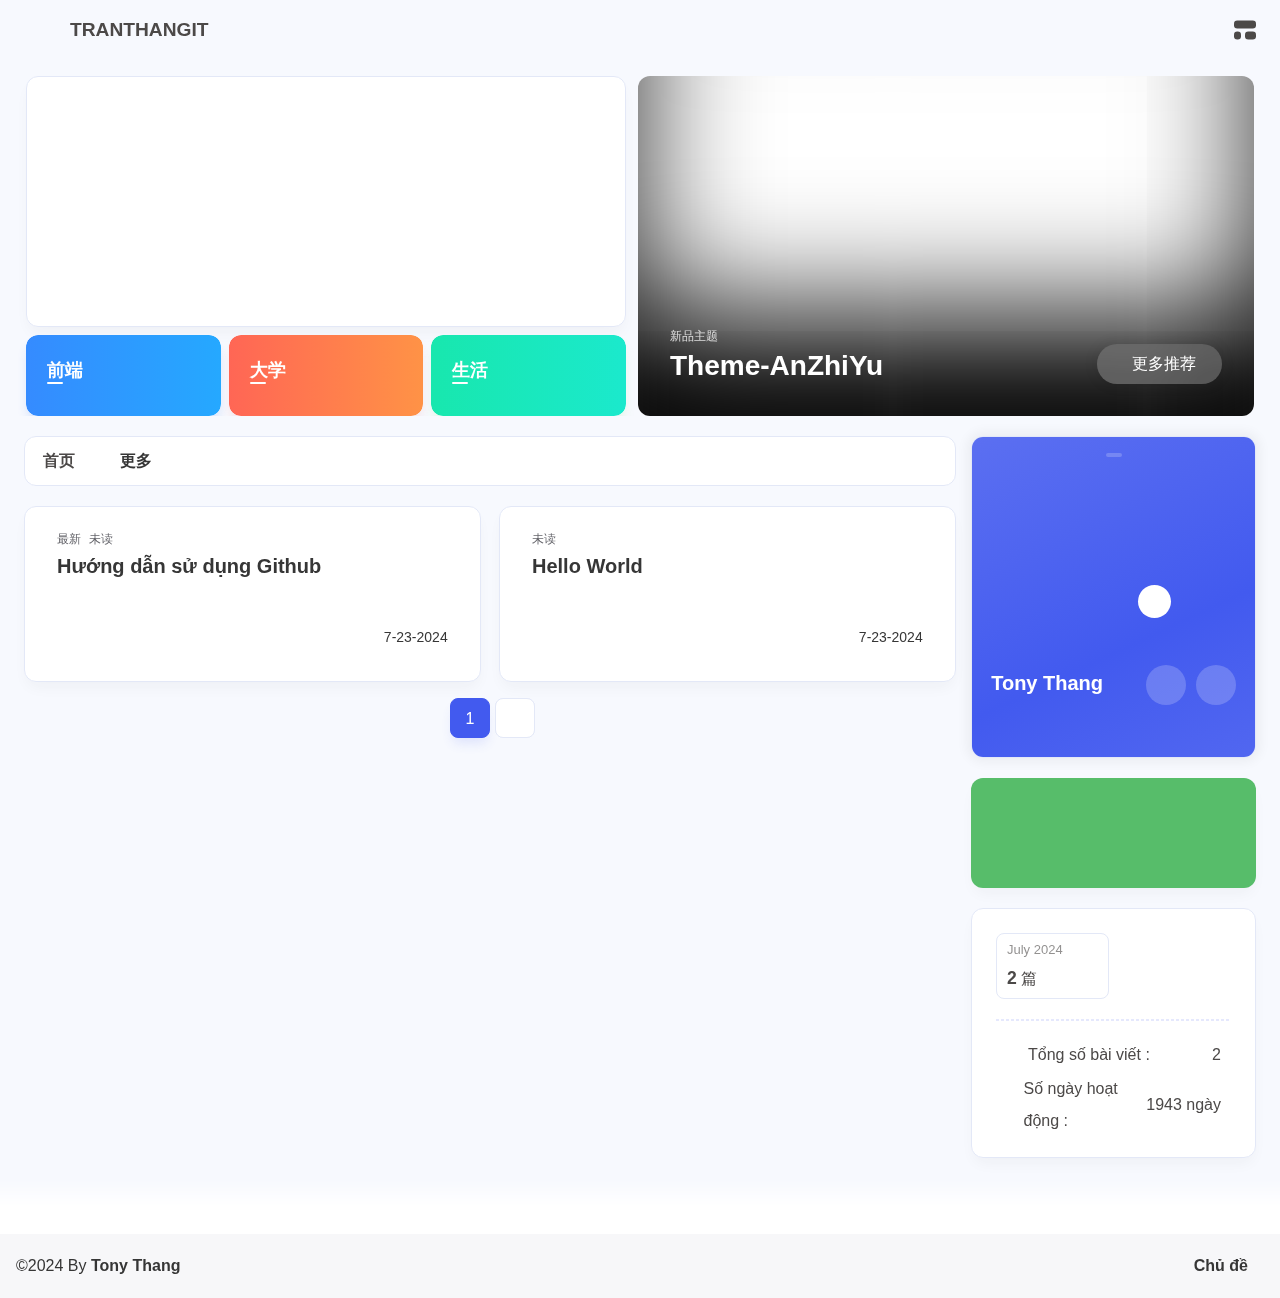
==== commit a485e8da: "Site updated: 2024-07-23 14:06:33" ====
--- a/index.html
+++ b/index.html
@@ -60,7 +60,7 @@
   isHome: true,
   isHighlightShrink: false,
   isToc: false,
-  postUpdate: '2024-07-23 14:00:31',
+  postUpdate: '2024-07-23 14:06:29',
   postMainColor: '',
 }</script><noscript><style type="text/css">
   #nav {
@@ -241,7 +241,7 @@
 Deploy to remote sites1$ hexo deploy
 
 More info: Deployment
-</div></div></div><nav id="pagination"><div class="pagination"><span class="page-number current">1</span><div class="toPageGroup"><input id="toPageText" oninput="value=value.replace(/[^0-9]/g,'')" maxlength="3" onkeyup="this.value=this.value.replace(/[^u4e00-u9fa5w]/g,'')" aria-label="toPage"><a id="toPageButton" onclick="anzhiyu.toPage()"><i class="anzhiyufont anzhiyu-icon-angles-right" style="font-weight: inherit; font-size: 1rem;"></i></a></div></div></nav></div><div class="aside-content" id="aside-content"><div class="card-widget card-info"><div class="card-content"><div class="author-info__sayhi" id="author-info__sayhi" onclick="anzhiyu.changeSayHelloText()"></div><div class="author-info-avatar"><img class="avatar-img" src= "[data-uri]" onerror="this.onerror=null,this.src=&quot;/img/404.jpg&quot;" data-lazy-src="https://bu.dusays.com/2023/04/27/64496e511b09c.jpg" onerror="this.onerror=null;this.src='/img/friend_404.gif'" alt="avatar"/><div class="author-status"><img class="g-status" src= "[data-uri]" onerror="this.onerror=null,this.src=&quot;/img/404.jpg&quot;" data-lazy-src="https://parspng.com/wp-content/uploads/2022/07/tickpng.parspng.com-4.png" alt="status"/></div></div><div class="author-info__description"></div><div class="author-info__bottom-group"><a class="author-info__bottom-group-left" href="/"><h1 class="author-info__name">Tony Thang</h1><div class="author-info__desc"></div></a><div class="card-info-social-icons is-center"><a class="social-icon faa-parent animated-hover" href="https://github.com/anzhiyu-c" target="_blank" title="Github"><i class="anzhiyufont anzhiyu-icon-github"></i></a><a class="social-icon faa-parent animated-hover" href="https://space.bilibili.com/372204786" target="_blank" title="BiliBili"><i class="anzhiyufont anzhiyu-icon-bilibili"></i></a></div></div></div></div><div class="card-widget anzhiyu-right-widget" id="card-wechat" onclick="null"><div id="flip-wrapper"><div id="flip-content"><div class="face" style="background: url(https://bu.dusays.com/2023/01/13/63c02edf44033.png) center center / 100% no-repeat"></div><div class="back face" style="background: url(https://bu.dusays.com/2023/05/13/645fa415e8694.png) center center / 100% no-repeat"></div></div></div></div><div class="sticky_layout"><div class="card-widget"><div class="card-archives"><div class="item-headline"><i class="anzhiyufont anzhiyu-icon-archive"></i><span>Lưu trữ</span></div><ul class="card-archive-list"><li class="card-archive-list-item"><a class="card-archive-list-link" href="/archives/2024/07/"><span class="card-archive-list-date">July 2024</span><div class="card-archive-list-count-group"><span class="card-archive-list-count">2</span><span>篇</span></div></a></li></ul></div><hr/><div class="card-webinfo"><div class="item-headline"><i class="anzhiyufont anzhiyu-icon-chart-line"></i><span>Thông tin website</span></div><div class="webinfo"><div class="webinfo-item"><div class="webinfo-item-title"><i class="anzhiyufont anzhiyu-icon-file-lines"></i><div class="item-name">Tổng số bài viết :</div></div><div class="item-count">2</div></div><div class="webinfo-item"><div class="webinfo-item-title"><i class="anzhiyufont anzhiyu-icon-stopwatch"></i><div class="item-name">Số ngày hoạt động :</div></div><div class="item-count" id="runtimeshow" data-publishDate="2021-03-31T17:00:00.000Z"><i class="anzhiyufont anzhiyu-icon-spinner anzhiyu-spin"></i></div></div></div></div></div></div></div></div></main><footer id="footer"><div id="footer-wrap"></div><div id="footer-bar"><div class="footer-bar-links"><div class="footer-bar-left"><div id="footer-bar-tips"><div class="copyright">&copy;2024 By <a class="footer-bar-link" href="/" title="Tony Thang" target="_blank">Tony Thang</a></div></div><div id="footer-type-tips"></div></div><div class="footer-bar-right"><a class="footer-bar-link" target="_blank" rel="noopener" href="https://github.com/anzhiyu-c/hexo-theme-anzhiyu" title="主题">主题</a></div></div></div></footer></div><div id="sidebar"><div id="menu-mask"></div><div id="sidebar-menus"><div class="sidebar-site-data site-data is-center"><a href="/archives/" title="archive"><div class="headline">Bài viết</div><div class="length-num">2</div></a><a href="/tags/" title="tag"><div class="headline">Thẻ</div><div class="length-num">0</div></a><a href="/categories/" title="category"><div class="headline">Danh mục</div><div class="length-num">0</div></a></div><span class="sidebar-menu-item-title">Chức năng</span><div class="sidebar-menu-item"><a class="darkmode_switchbutton menu-child" href="javascript:void(0);" title="Chế độ hiển thị"><i class="anzhiyufont anzhiyu-icon-circle-half-stroke"></i><span>Chế độ hiển thị</span></a></div><div class="back-menu-list-groups"><div class="back-menu-list-group"><div class="back-menu-list-title">网页</div><div class="back-menu-list"><a class="back-menu-item" target="_blank" rel="noopener" href="https://blog.anheyu.com/" title="博客"><img class="back-menu-item-icon" src= "[data-uri]" onerror="this.onerror=null,this.src=&quot;/img/404.jpg&quot;" data-lazy-src="/img/favicon.ico" alt="博客"/><span class="back-menu-item-text">博客</span></a></div></div><div class="back-menu-list-group"><div class="back-menu-list-title">项目</div><div class="back-menu-list"><a class="back-menu-item" target="_blank" rel="noopener" href="https://image.anheyu.com/" title="安知鱼图床"><img class="back-menu-item-icon" src= "[data-uri]" onerror="this.onerror=null,this.src=&quot;/img/404.jpg&quot;" data-lazy-src="https://image.anheyu.com/favicon.ico" alt="安知鱼图床"/><span class="back-menu-item-text">安知鱼图床</span></a></div></div></div><span class="sidebar-menu-item-title">标签</span></div></div><div id="rightside"><div id="rightside-config-hide"><button id="translateLink" type="button" title="Chuyển đổi giản thể/phồn thể">Sự phức tạp</button><button id="darkmode" type="button" title="Chuyển đổi chế độ sáng/tối"><i class="anzhiyufont anzhiyu-icon-circle-half-stroke"></i></button><button id="hide-aside-btn" type="button" title="Chuyển đổi một cột/hai cột"><i class="anzhiyufont anzhiyu-icon-arrows-left-right"></i></button></div><div id="rightside-config-show"><button id="rightside-config" type="button" title="Cài đặt"><i class="anzhiyufont anzhiyu-icon-gear"></i></button><button id="go-up" type="button" title="Về đầu trang"><i class="anzhiyufont anzhiyu-icon-arrow-up"></i></button></div></div><div id="nav-music"><a id="nav-music-hoverTips" onclick="anzhiyu.musicToggle()" accesskey="m">播放音乐</a><div id="console-music-bg"></div><meting-js id="8152976493" server="netease" type="playlist" mutex="true" preload="none" theme="var(--anzhiyu-main)" data-lrctype="0" order="random" volume="0.7"></meting-js></div><div id="rightMenu"><div class="rightMenu-group rightMenu-small"><div class="rightMenu-item" id="menu-backward"><i class="anzhiyufont anzhiyu-icon-arrow-left"></i></div><div class="rightMenu-item" id="menu-forward"><i class="anzhiyufont anzhiyu-icon-arrow-right"></i></div><div class="rightMenu-item" id="menu-refresh"><i class="anzhiyufont anzhiyu-icon-arrow-rotate-right" style="font-size: 1rem;"></i></div><div class="rightMenu-item" id="menu-top"><i class="anzhiyufont anzhiyu-icon-arrow-up"></i></div></div><div class="rightMenu-group rightMenu-line rightMenuPlugin"><div class="rightMenu-item" id="menu-copytext"><i class="anzhiyufont anzhiyu-icon-copy"></i><span>复制选中文本</span></div><div class="rightMenu-item" id="menu-pastetext"><i class="anzhiyufont anzhiyu-icon-paste"></i><span>粘贴文本</span></div><a class="rightMenu-item" id="menu-commenttext"><i class="anzhiyufont anzhiyu-icon-comment-medical"></i><span>引用到评论</span></a><div class="rightMenu-item" id="menu-newwindow"><i class="anzhiyufont anzhiyu-icon-window-restore"></i><span>新窗口打开</span></div><div class="rightMenu-item" id="menu-copylink"><i class="anzhiyufont anzhiyu-icon-link"></i><span>复制链接地址</span></div><div class="rightMenu-item" id="menu-copyimg"><i class="anzhiyufont anzhiyu-icon-images"></i><span>复制此图片</span></div><div class="rightMenu-item" id="menu-downloadimg"><i class="anzhiyufont anzhiyu-icon-download"></i><span>下载此图片</span></div><div class="rightMenu-item" id="menu-newwindowimg"><i class="anzhiyufont anzhiyu-icon-window-restore"></i><span>新窗口打开图片</span></div><div class="rightMenu-item" id="menu-search"><i class="anzhiyufont anzhiyu-icon-magnifying-glass"></i><span>站内搜索</span></div><div class="rightMenu-item" id="menu-searchBaidu"><i class="anzhiyufont anzhiyu-icon-magnifying-glass"></i><span>百度搜索</span></div><div class="rightMenu-item" id="menu-music-toggle"><i class="anzhiyufont anzhiyu-icon-play"></i><span>播放音乐</span></div><div class="rightMenu-item" id="menu-music-back"><i class="anzhiyufont anzhiyu-icon-backward"></i><span>切换到上一首</span></div><div class="rightMenu-item" id="menu-music-forward"><i class="anzhiyufont anzhiyu-icon-forward"></i><span>切换到下一首</span></div><div class="rightMenu-item" id="menu-music-playlist" onclick="window.open(&quot;https://y.qq.com/n/ryqq/playlist/8802438608&quot;, &quot;_blank&quot;);" style="display: none;"><i class="anzhiyufont anzhiyu-icon-radio"></i><span>查看所有歌曲</span></div><div class="rightMenu-item" id="menu-music-copyMusicName"><i class="anzhiyufont anzhiyu-icon-copy"></i><span>复制歌名</span></div></div><div class="rightMenu-group rightMenu-line rightMenuOther"><a class="rightMenu-item menu-link" id="menu-randomPost"><i class="anzhiyufont anzhiyu-icon-shuffle"></i><span>随便逛逛</span></a><a class="rightMenu-item menu-link" href="/categories/"><i class="anzhiyufont anzhiyu-icon-cube"></i><span>博客分类</span></a><a class="rightMenu-item menu-link" href="/tags/"><i class="anzhiyufont anzhiyu-icon-tags"></i><span>文章标签</span></a></div><div class="rightMenu-group rightMenu-line rightMenuOther"><a class="rightMenu-item" id="menu-copy" href="javascript:void(0);"><i class="anzhiyufont anzhiyu-icon-copy"></i><span>复制地址</span></a><a class="rightMenu-item" id="menu-commentBarrage" href="javascript:void(0);"><i class="anzhiyufont anzhiyu-icon-message"></i><span class="menu-commentBarrage-text">关闭热评</span></a><a class="rightMenu-item" id="menu-darkmode" href="javascript:void(0);"><i class="anzhiyufont anzhiyu-icon-circle-half-stroke"></i><span class="menu-darkmode-text">深色模式</span></a><a class="rightMenu-item" id="menu-translate" href="javascript:void(0);"><i class="anzhiyufont anzhiyu-icon-language"></i><span>Chuyển sang truyền thống</span></a></div></div><div id="rightmenu-mask"></div><div><script src="/js/utils.js"></script><script src="/js/main.js"></script><script src="/js/tw_cn.js"></script><script src="https://cdn.cbd.int/@fancyapps/ui@5.0.28/dist/fancybox/fancybox.umd.js"></script><script src="https://cdn.cbd.int/instant.page@5.2.0/instantpage.js" type="module"></script><script src="https://cdn.cbd.int/vanilla-lazyload@17.8.5/dist/lazyload.iife.min.js"></script><script src="https://cdn.cbd.int/node-snackbar@0.1.16/dist/snackbar.min.js"></script><canvas id="universe"></canvas><script async src="https://npm.elemecdn.com/anzhiyu-theme-static@1.0.0/dark/dark.js"></script><script>// 消除控制台打印
+</div></div></div><nav id="pagination"><div class="pagination"><span class="page-number current">1</span><div class="toPageGroup"><input id="toPageText" oninput="value=value.replace(/[^0-9]/g,'')" maxlength="3" onkeyup="this.value=this.value.replace(/[^u4e00-u9fa5w]/g,'')" aria-label="toPage"><a id="toPageButton" onclick="anzhiyu.toPage()"><i class="anzhiyufont anzhiyu-icon-angles-right" style="font-weight: inherit; font-size: 1rem;"></i></a></div></div></nav></div><div class="aside-content" id="aside-content"><div class="card-widget card-info"><div class="card-content"><div class="author-info__sayhi" id="author-info__sayhi" onclick="anzhiyu.changeSayHelloText()"></div><div class="author-info-avatar"><img class="avatar-img" src= "[data-uri]" onerror="this.onerror=null,this.src=&quot;/img/404.jpg&quot;" data-lazy-src="https://bu.dusays.com/2023/04/27/64496e511b09c.jpg" onerror="this.onerror=null;this.src='/img/friend_404.gif'" alt="avatar"/><div class="author-status"><img class="g-status" src= "[data-uri]" onerror="this.onerror=null,this.src=&quot;/img/404.jpg&quot;" data-lazy-src="https://parspng.com/wp-content/uploads/2022/07/tickpng.parspng.com-4.png" alt="status"/></div></div><div class="author-info__description"></div><div class="author-info__bottom-group"><a class="author-info__bottom-group-left" href="/"><h1 class="author-info__name">Tony Thang</h1><div class="author-info__desc"></div></a><div class="card-info-social-icons is-center"><a class="social-icon faa-parent animated-hover" href="https://github.com/anzhiyu-c" target="_blank" title="Github"><i class="anzhiyufont anzhiyu-icon-github"></i></a><a class="social-icon faa-parent animated-hover" href="https://space.bilibili.com/372204786" target="_blank" title="BiliBili"><i class="anzhiyufont anzhiyu-icon-bilibili"></i></a></div></div></div></div><div class="card-widget anzhiyu-right-widget" id="card-wechat" onclick="null"><div id="flip-wrapper"><div id="flip-content"><div class="face" style="background: url(https://bu.dusays.com/2023/01/13/63c02edf44033.png) center center / 100% no-repeat"></div><div class="back face" style="background: url(https://bu.dusays.com/2023/05/13/645fa415e8694.png) center center / 100% no-repeat"></div></div></div></div><div class="sticky_layout"><div class="card-widget"><div class="card-archives"><div class="item-headline"><i class="anzhiyufont anzhiyu-icon-archive"></i><span>Lưu trữ</span></div><ul class="card-archive-list"><li class="card-archive-list-item"><a class="card-archive-list-link" href="/archives/2024/07/"><span class="card-archive-list-date">July 2024</span><div class="card-archive-list-count-group"><span class="card-archive-list-count">2</span><span>篇</span></div></a></li></ul></div><hr/><div class="card-webinfo"><div class="item-headline"><i class="anzhiyufont anzhiyu-icon-chart-line"></i><span>Thông tin website</span></div><div class="webinfo"><div class="webinfo-item"><div class="webinfo-item-title"><i class="anzhiyufont anzhiyu-icon-file-lines"></i><div class="item-name">Tổng số bài viết :</div></div><div class="item-count">2</div></div><div class="webinfo-item"><div class="webinfo-item-title"><i class="anzhiyufont anzhiyu-icon-stopwatch"></i><div class="item-name">Số ngày hoạt động :</div></div><div class="item-count" id="runtimeshow" data-publishDate="2021-03-31T17:00:00.000Z"><i class="anzhiyufont anzhiyu-icon-spinner anzhiyu-spin"></i></div></div></div></div></div></div></div></div></main><footer id="footer"><div id="footer-wrap"></div><div id="footer-bar"><div class="footer-bar-links"><div class="footer-bar-left"><div id="footer-bar-tips"><div class="copyright">&copy;2024 By <a class="footer-bar-link" href="/" title="Tony Thang" target="_blank">Tony Thang</a></div></div><div id="footer-type-tips"></div></div><div class="footer-bar-right"><a class="footer-bar-link" target="_blank" rel="noopener" href="https://github.com/anzhiyu-c/hexo-theme-anzhiyu" title="Chủ đề">Chủ đề</a></div></div></div></footer></div><div id="sidebar"><div id="menu-mask"></div><div id="sidebar-menus"><div class="sidebar-site-data site-data is-center"><a href="/archives/" title="archive"><div class="headline">Bài viết</div><div class="length-num">2</div></a><a href="/tags/" title="tag"><div class="headline">Thẻ</div><div class="length-num">0</div></a><a href="/categories/" title="category"><div class="headline">Danh mục</div><div class="length-num">0</div></a></div><span class="sidebar-menu-item-title">Chức năng</span><div class="sidebar-menu-item"><a class="darkmode_switchbutton menu-child" href="javascript:void(0);" title="Chế độ hiển thị"><i class="anzhiyufont anzhiyu-icon-circle-half-stroke"></i><span>Chế độ hiển thị</span></a></div><div class="back-menu-list-groups"><div class="back-menu-list-group"><div class="back-menu-list-title">网页</div><div class="back-menu-list"><a class="back-menu-item" target="_blank" rel="noopener" href="https://blog.anheyu.com/" title="博客"><img class="back-menu-item-icon" src= "[data-uri]" onerror="this.onerror=null,this.src=&quot;/img/404.jpg&quot;" data-lazy-src="/img/favicon.ico" alt="博客"/><span class="back-menu-item-text">博客</span></a></div></div><div class="back-menu-list-group"><div class="back-menu-list-title">项目</div><div class="back-menu-list"><a class="back-menu-item" target="_blank" rel="noopener" href="https://image.anheyu.com/" title="安知鱼图床"><img class="back-menu-item-icon" src= "[data-uri]" onerror="this.onerror=null,this.src=&quot;/img/404.jpg&quot;" data-lazy-src="https://image.anheyu.com/favicon.ico" alt="安知鱼图床"/><span class="back-menu-item-text">安知鱼图床</span></a></div></div></div><span class="sidebar-menu-item-title">标签</span></div></div><div id="rightside"><div id="rightside-config-hide"><button id="translateLink" type="button" title="Chuyển đổi giản thể/phồn thể">Sự phức tạp</button><button id="darkmode" type="button" title="Chuyển đổi chế độ sáng/tối"><i class="anzhiyufont anzhiyu-icon-circle-half-stroke"></i></button><button id="hide-aside-btn" type="button" title="Chuyển đổi một cột/hai cột"><i class="anzhiyufont anzhiyu-icon-arrows-left-right"></i></button></div><div id="rightside-config-show"><button id="rightside-config" type="button" title="Cài đặt"><i class="anzhiyufont anzhiyu-icon-gear"></i></button><button id="go-up" type="button" title="Về đầu trang"><i class="anzhiyufont anzhiyu-icon-arrow-up"></i></button></div></div><div id="nav-music"><a id="nav-music-hoverTips" onclick="anzhiyu.musicToggle()" accesskey="m">播放音乐</a><div id="console-music-bg"></div><meting-js id="8152976493" server="netease" type="playlist" mutex="true" preload="none" theme="var(--anzhiyu-main)" data-lrctype="0" order="random" volume="0.7"></meting-js></div><div id="rightMenu"><div class="rightMenu-group rightMenu-small"><div class="rightMenu-item" id="menu-backward"><i class="anzhiyufont anzhiyu-icon-arrow-left"></i></div><div class="rightMenu-item" id="menu-forward"><i class="anzhiyufont anzhiyu-icon-arrow-right"></i></div><div class="rightMenu-item" id="menu-refresh"><i class="anzhiyufont anzhiyu-icon-arrow-rotate-right" style="font-size: 1rem;"></i></div><div class="rightMenu-item" id="menu-top"><i class="anzhiyufont anzhiyu-icon-arrow-up"></i></div></div><div class="rightMenu-group rightMenu-line rightMenuPlugin"><div class="rightMenu-item" id="menu-copytext"><i class="anzhiyufont anzhiyu-icon-copy"></i><span>复制选中文本</span></div><div class="rightMenu-item" id="menu-pastetext"><i class="anzhiyufont anzhiyu-icon-paste"></i><span>粘贴文本</span></div><a class="rightMenu-item" id="menu-commenttext"><i class="anzhiyufont anzhiyu-icon-comment-medical"></i><span>引用到评论</span></a><div class="rightMenu-item" id="menu-newwindow"><i class="anzhiyufont anzhiyu-icon-window-restore"></i><span>新窗口打开</span></div><div class="rightMenu-item" id="menu-copylink"><i class="anzhiyufont anzhiyu-icon-link"></i><span>复制链接地址</span></div><div class="rightMenu-item" id="menu-copyimg"><i class="anzhiyufont anzhiyu-icon-images"></i><span>复制此图片</span></div><div class="rightMenu-item" id="menu-downloadimg"><i class="anzhiyufont anzhiyu-icon-download"></i><span>下载此图片</span></div><div class="rightMenu-item" id="menu-newwindowimg"><i class="anzhiyufont anzhiyu-icon-window-restore"></i><span>新窗口打开图片</span></div><div class="rightMenu-item" id="menu-search"><i class="anzhiyufont anzhiyu-icon-magnifying-glass"></i><span>站内搜索</span></div><div class="rightMenu-item" id="menu-searchBaidu"><i class="anzhiyufont anzhiyu-icon-magnifying-glass"></i><span>百度搜索</span></div><div class="rightMenu-item" id="menu-music-toggle"><i class="anzhiyufont anzhiyu-icon-play"></i><span>播放音乐</span></div><div class="rightMenu-item" id="menu-music-back"><i class="anzhiyufont anzhiyu-icon-backward"></i><span>切换到上一首</span></div><div class="rightMenu-item" id="menu-music-forward"><i class="anzhiyufont anzhiyu-icon-forward"></i><span>切换到下一首</span></div><div class="rightMenu-item" id="menu-music-playlist" onclick="window.open(&quot;https://y.qq.com/n/ryqq/playlist/8802438608&quot;, &quot;_blank&quot;);" style="display: none;"><i class="anzhiyufont anzhiyu-icon-radio"></i><span>查看所有歌曲</span></div><div class="rightMenu-item" id="menu-music-copyMusicName"><i class="anzhiyufont anzhiyu-icon-copy"></i><span>复制歌名</span></div></div><div class="rightMenu-group rightMenu-line rightMenuOther"><a class="rightMenu-item menu-link" id="menu-randomPost"><i class="anzhiyufont anzhiyu-icon-shuffle"></i><span>随便逛逛</span></a><a class="rightMenu-item menu-link" href="/categories/"><i class="anzhiyufont anzhiyu-icon-cube"></i><span>博客分类</span></a><a class="rightMenu-item menu-link" href="/tags/"><i class="anzhiyufont anzhiyu-icon-tags"></i><span>文章标签</span></a></div><div class="rightMenu-group rightMenu-line rightMenuOther"><a class="rightMenu-item" id="menu-copy" href="javascript:void(0);"><i class="anzhiyufont anzhiyu-icon-copy"></i><span>复制地址</span></a><a class="rightMenu-item" id="menu-commentBarrage" href="javascript:void(0);"><i class="anzhiyufont anzhiyu-icon-message"></i><span class="menu-commentBarrage-text">关闭热评</span></a><a class="rightMenu-item" id="menu-darkmode" href="javascript:void(0);"><i class="anzhiyufont anzhiyu-icon-circle-half-stroke"></i><span class="menu-darkmode-text">深色模式</span></a><a class="rightMenu-item" id="menu-translate" href="javascript:void(0);"><i class="anzhiyufont anzhiyu-icon-language"></i><span>Chuyển sang truyền thống</span></a></div></div><div id="rightmenu-mask"></div><div><script src="/js/utils.js"></script><script src="/js/main.js"></script><script src="/js/tw_cn.js"></script><script src="https://cdn.cbd.int/@fancyapps/ui@5.0.28/dist/fancybox/fancybox.umd.js"></script><script src="https://cdn.cbd.int/instant.page@5.2.0/instantpage.js" type="module"></script><script src="https://cdn.cbd.int/vanilla-lazyload@17.8.5/dist/lazyload.iife.min.js"></script><script src="https://cdn.cbd.int/node-snackbar@0.1.16/dist/snackbar.min.js"></script><canvas id="universe"></canvas><script async src="https://npm.elemecdn.com/anzhiyu-theme-static@1.0.0/dark/dark.js"></script><script>// 消除控制台打印
 var HoldLog = console.log;
 console.log = function () {};
 let now1 = new Date();
@@ -320,7 +320,7 @@
     getScript("/js/anzhiyu/people.js", {defer:true})
   });
 }</script><input type="hidden" name="page-type" id="page-type" value="anzhiyu"></div><script>var visitorMail = "";
-</script><script async data-pjax src="https://cdn.cbd.int/anzhiyu-theme-static@1.0.0/waterfall/waterfall.js"></script><script src="https://lf3-cdn-tos.bytecdntp.com/cdn/expire-1-M/qrcodejs/1.0.0/qrcode.min.js"></script><link rel="stylesheet" href="https://cdn.cbd.int/anzhiyu-theme-static@1.1.9/icon/ali_iconfont_css.css"><link rel="stylesheet" href="https://cdn.cbd.int/anzhiyu-theme-static@1.0.0/aplayer/APlayer.min.css" media="print" onload="this.media='all'"><script src="https://cdn.cbd.int/anzhiyu-blog-static@1.0.1/js/APlayer.min.js"></script><script src="https://cdn.cbd.int/hexo-anzhiyu-music@1.0.1/assets/js/Meting2.min.js"></script><script src="https://cdn.cbd.int/pjax@0.2.8/pjax.min.js"></script><script>let pjaxSelectors = ["head > title","#config-diff","#body-wrap","#rightside-config-hide","#rightside-config-show",".js-pjax"]
+</script><script async data-pjax src="https://cdn.cbd.int/anzhiyu-theme-static@1.0.0/waterfall/waterfall.js"></script><script src="https://lf3-cdn-tos.bytecdntp.com/cdn/expire-1-M/qrcodejs/1.0.0/qrcode.min.js"></script><link rel="stylesheet" href="https://cdn.cbd.int/anzhiyu-theme-static@1.1.9/icon/ali_iconfont_css.css"><script id="click-show-text" src="https://cdn.cbd.int/butterfly-extsrc@1.1.3/dist/click-show-text.min.js" data-mobile="false" data-text="TRAN,THANG,IT" data-fontsize="15px" data-random="false" async="async"></script><link rel="stylesheet" href="https://cdn.cbd.int/anzhiyu-theme-static@1.0.0/aplayer/APlayer.min.css" media="print" onload="this.media='all'"><script src="https://cdn.cbd.int/anzhiyu-blog-static@1.0.1/js/APlayer.min.js"></script><script src="https://cdn.cbd.int/hexo-anzhiyu-music@1.0.1/assets/js/Meting2.min.js"></script><script src="https://cdn.cbd.int/pjax@0.2.8/pjax.min.js"></script><script>let pjaxSelectors = ["head > title","#config-diff","#body-wrap","#rightside-config-hide","#rightside-config-show",".js-pjax"]
 var pjax = new Pjax({
   elements: 'a:not([target="_blank"])',
   selectors: pjaxSelectors,
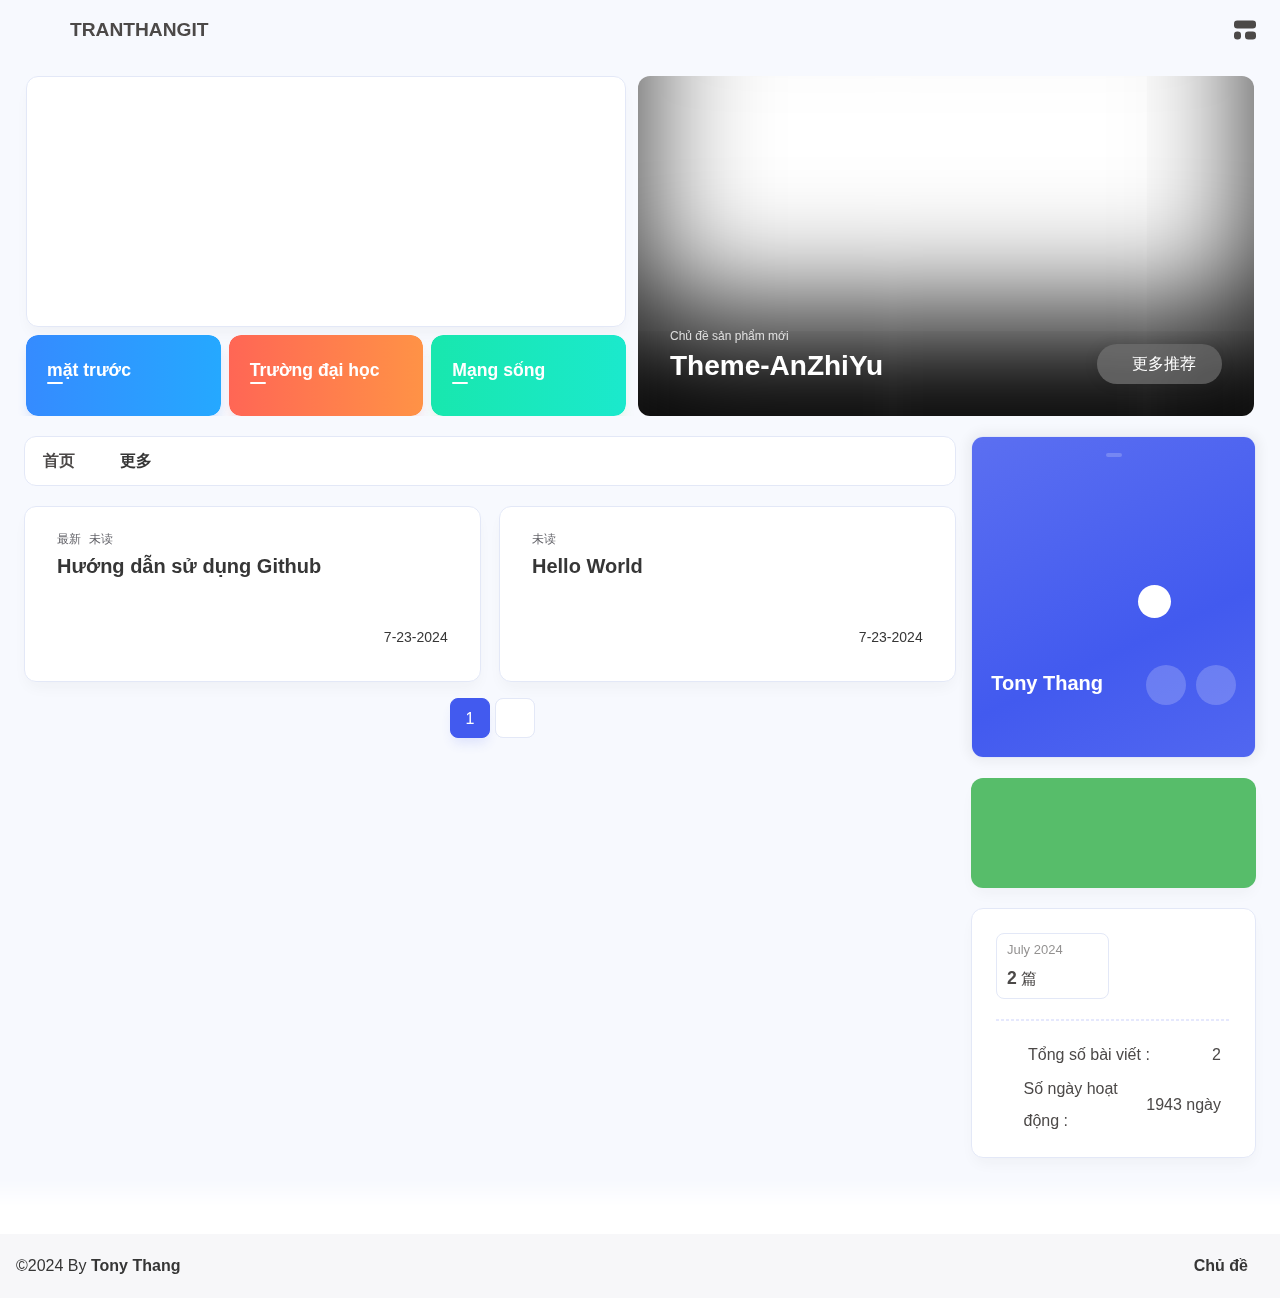
==== commit e2518521: "Site updated: 2024-07-23 14:11:39" ====
--- a/index.html
+++ b/index.html
@@ -2,7 +2,7 @@
   linkPageTop: undefined,
   peoplecanvas: {"enable":true,"img":"https://upload-bbs.miyoushe.com/upload/2023/09/03/125766904/ee23df8517f3c3e3efc4145658269c06_5714860933110284659.png"},
   postHeadAiDescription: {"enable":true,"gptName":"AnZhiYu","mode":"local","switchBtn":false,"btnLink":"https://afdian.net/item/886a79d4db6711eda42a52540025c377","randomNum":3,"basicWordCount":1000,"key":"xxxx","Referer":"https://xx.xx/"},
-  diytitle: {"enable":true,"leaveTitle":"w(ﾟДﾟ)w 不要走！再看看嘛！","backTitle":"♪(^∇^*)欢迎肥来！"},
+  diytitle: {"enable":true,"leaveTitle":"Nơi chia sẻ những thủ thuật mới nhất , tiện ích nhất！","backTitle":"♪(^∇^*)Lưu lại trang web và trải nghiệm nhé！"},
   LA51: undefined,
   greetingBox: undefined,
   twikooEnvId: '',
@@ -60,7 +60,7 @@
   isHome: true,
   isHighlightShrink: false,
   isToc: false,
-  postUpdate: '2024-07-23 14:06:29',
+  postUpdate: '2024-07-23 14:11:36',
   postMainColor: '',
 }</script><noscript><style type="text/css">
   #nav {
@@ -227,7 +227,7 @@
     "key": "df245676fb434a0691ead1c63341cd94"
   }
 }
-</script><link rel="stylesheet" href="https://widget.qweather.net/simple/static/css/he-simple.css?v=1.4.0"/><script src="https://widget.qweather.net/simple/static/js/he-simple.js?v=1.4.0"></script></span><div class="mask-name-container"><div id="name-container"><a id="page-name" href="javascript:anzhiyu.scrollToDest(0, 500)">PAGE_NAME</a></div></div><div id="menus"></div><div id="nav-right"><div class="nav-button only-home" id="travellings_button" title="随机前往一个开往项目网站"><a class="site-page" onclick="anzhiyu.totraveling()" title="随机前往一个开往项目网站" href="javascript:void(0);" rel="external nofollow" data-pjax-state="external"><i class="anzhiyufont anzhiyu-icon-train"></i></a></div><div class="nav-button" id="randomPost_button"><a class="site-page" onclick="toRandomPost()" title="随机前往一个文章" href="javascript:void(0);"><i class="anzhiyufont anzhiyu-icon-dice"></i></a></div><input id="center-console" type="checkbox"/><label class="widget" for="center-console" title="中控台" onclick="anzhiyu.switchConsole();"><i class="left"></i><i class="widget center"></i><i class="widget right"></i></label><div id="console"><div class="console-card-group-reward"><ul class="reward-all console-card"><li class="reward-item"><a href="https://npm.elemecdn.com/anzhiyu-blog@1.1.6/img/post/common/qrcode-weichat.png" target="_blank"><img class="post-qr-code-img" alt="微信" src= "[data-uri]" onerror="this.onerror=null,this.src=&quot;/img/404.jpg&quot;" data-lazy-src="https://npm.elemecdn.com/anzhiyu-blog@1.1.6/img/post/common/qrcode-weichat.png"/></a><div class="post-qr-code-desc">微信</div></li><li class="reward-item"><a href="https://npm.elemecdn.com/anzhiyu-blog@1.1.6/img/post/common/qrcode-alipay.png" target="_blank"><img class="post-qr-code-img" alt="支付宝" src= "[data-uri]" onerror="this.onerror=null,this.src=&quot;/img/404.jpg&quot;" data-lazy-src="https://npm.elemecdn.com/anzhiyu-blog@1.1.6/img/post/common/qrcode-alipay.png"/></a><div class="post-qr-code-desc">支付宝</div></li></ul></div><div class="console-card-group"><div class="console-card-group-left"><div class="console-card" id="card-newest-comments"><div class="card-content"><div class="author-content-item-tips">互动</div><span class="author-content-item-title"> Bình luận mới nhất</span></div><div class="aside-list"><span>Đang tải...</span></div></div></div><div class="console-card-group-right"><div class="console-card tags"><div class="card-content"><div class="author-content-item-tips">兴趣点</div><span class="author-content-item-title">寻找你感兴趣的领域</span></div></div><div class="console-card history"><div class="item-headline"><i class="anzhiyufont anzhiyu-icon-box-archiv"></i><span>文章</span></div><div class="card-archives"><div class="item-headline"><i class="anzhiyufont anzhiyu-icon-archive"></i><span>Lưu trữ</span></div><ul class="card-archive-list"><li class="card-archive-list-item"><a class="card-archive-list-link" href="/archives/2024/07/"><span class="card-archive-list-date">July 2024</span><div class="card-archive-list-count-group"><span class="card-archive-list-count">2</span><span>篇</span></div></a></li></ul></div><hr/></div></div></div><div class="button-group"><div class="console-btn-item"><a class="darkmode_switchbutton" title="显示模式切换" href="javascript:void(0);"><i class="anzhiyufont anzhiyu-icon-moon"></i></a></div><div class="console-btn-item" id="consoleHideAside" onclick="anzhiyu.hideAsideBtn()" title="边栏显示控制"><a class="asideSwitch"><i class="anzhiyufont anzhiyu-icon-arrows-left-right"></i></a></div><div class="console-btn-item" id="consoleMusic" onclick="anzhiyu.musicToggle()" title="音乐开关"><a class="music-switch"><i class="anzhiyufont anzhiyu-icon-music"></i></a></div></div><div class="console-mask" onclick="anzhiyu.hideConsole()" href="javascript:void(0);"></div></div><div class="nav-button" id="nav-totop"><a class="totopbtn" href="javascript:void(0);"><i class="anzhiyufont anzhiyu-icon-arrow-up"></i><span id="percent" onclick="anzhiyu.scrollToDest(0,500)">0</span></a></div><div id="toggle-menu"><a class="site-page" href="javascript:void(0);" title="切换"><i class="anzhiyufont anzhiyu-icon-bars"></i></a></div></div></div></nav></header><main id="blog-container"><div id="home_top"><div class="swiper_container_card" style="height: auto;width: 100%"><div id="bannerGroup"><div id="random-banner"><canvas id="peoplecanvas"></canvas><a id="random-hover" href="javascript:toRandomPost()"><i class="anzhiyufont anzhiyu-icon-paper-plane"></i><div class="bannerText">随便逛逛<i class="anzhiyufont anzhiyu-icon-arrow-right"></i></div></a></div><div class="categoryGroup"><div class="categoryItem" style="box-shadow:var(--anzhiyu-shadow-blue)"><a class="categoryButton blue" href="/categories/%E5%89%8D%E7%AB%AF%E5%BC%80%E5%8F%91/"><span class="categoryButtonText">前端</span><i class="anzhiyufont anzhiyu-icon-dove"></i></a></div><div class="categoryItem" style="box-shadow:var(--anzhiyu-shadow-red)"><a class="categoryButton red" href="/categories/%E5%A4%A7%E5%AD%A6%E7%94%9F%E6%B6%AF/"><span class="categoryButtonText">大学</span><i class="anzhiyufont anzhiyu-icon-fire"></i></a></div><div class="categoryItem" style="box-shadow:var(--anzhiyu-shadow-green)"><a class="categoryButton green" href="/categories/%E7%94%9F%E6%B4%BB%E6%97%A5%E5%B8%B8/"><span class="categoryButtonText">生活</span><i class="anzhiyufont anzhiyu-icon-book"></i></a></div></div></div><div class="topGroup"><div class="recent-post-item" onclick="pjax.loadUrl(&quot;/2024/07/23/hello-world/&quot;)"><div class="post_cover left_radius"><a href="2024/07/23/hello-world/" title="Hello World"><span class="recent-post-top-text">荐</span><img class="post_bg" onerror="this.onerror=null;this.src='/img/404.jpg'" alt="cover"></a></div><div class="recent-post-info"><a class="article-title" href="2024/07/23/hello-world/" title="Hello World">Hello World</a></div></div><div class="recent-post-item" onclick="pjax.loadUrl(&quot;/2024/07/23/huong-dan-dung-github/&quot;)"><div class="post_cover left_radius"><a href="2024/07/23/huong-dan-dung-github/" title="Hướng dẫn sử dụng Github"><span class="recent-post-top-text">荐</span><img class="post_bg" onerror="this.onerror=null;this.src='/img/404.jpg'" alt="cover"></a></div><div class="recent-post-info"><a class="article-title" href="2024/07/23/huong-dan-dung-github/" title="Hướng dẫn sử dụng Github">Hướng dẫn sử dụng Github</a></div></div><a class="todayCard" id="todayCard" target="_blank" rel="noopener" href="https://docs.anheyu.com/" style="z-index: 1;"><div class="todayCard-info"><div class="todayCard-tips">新品主题</div><div class="todayCard-title">Theme-AnZhiYu</div></div><img class="todayCard-cover" src= "[data-uri]" onerror="this.onerror=null,this.src=&quot;/img/404.jpg&quot;" data-lazy-src="https://bu.dusays.com/2023/05/13/645fa3cf90d70.webp" onerror="this.onerror=null;this.src='/img/404.jpg'" alt="封面"><div class="banner-button-group"><div class="banner-button" onclick="event.stopPropagation();event.preventDefault();anzhiyu.hideTodayCard();"><i class="anzhiyufont anzhiyu-icon-arrow-circle-right"></i><span class="banner-button-text">更多推荐</span></div></div></a></div><link rel="stylesheet"></div></div><div class="layout" id="content-inner"><div class="recent-posts" id="recent-posts"><div id="categoryBar"><div class="category-bar" id="category-bar"><div id="catalog-bar"><div id="catalog-list"><div class="catalog-list-item" id="首页"><a href="/">首页</a></div></div><div class="category-bar-next" id="category-bar-next" onclick="anzhiyu.scrollCategoryBarToRight()"><i class="anzhiyufont anzhiyu-icon-angle-double-right"></i></div><a class="catalog-more" href="/categories/">更多</a></div></div></div><div class="recent-post-item lastestpost-item" onclick="pjax.loadUrl('/2024/07/23/huong-dan-dung-github/')"><div class="recent-post-info no-cover"><div class="recent-post-info-top"><div class="recent-post-info-top-tips"><span class="newPost">最新</span><a class="unvisited-post" href="/2024/07/23/huong-dan-dung-github/" title="Hướng dẫn sử dụng Github">未读</a></div><a class="article-title" href="/2024/07/23/huong-dan-dung-github/" title="Hướng dẫn sử dụng Github">Hướng dẫn sử dụng Github</a></div><div class="article-meta-wrap"><span class="post-meta-date"><i class="anzhiyufont anzhiyu-icon-calendar-days" style="font-size: 15px; display:none"></i><span class="article-meta-label">Đăng vào</span><time datetime="2024-07-23T05:43:00.144Z" title="Đăng vào 2024-07-23 12:43:00" time="2024-07-23 12:43:00">2024-07-23</time><time class="time_hidden" datetime="2024-07-23T05:45:51.282Z" title="Cập nhật vào 2024-07-23 12:45:51" time="2024-07-23 12:45:51">2024-07-23</time></span></div><div class="content">Welcome to Hexo! This is your very first post. Check documentation for more info. If you get any problems when using Hexo, you can find the answer in troubleshooting or you can ask me on GitHub.
+</script><link rel="stylesheet" href="https://widget.qweather.net/simple/static/css/he-simple.css?v=1.4.0"/><script src="https://widget.qweather.net/simple/static/js/he-simple.js?v=1.4.0"></script></span><div class="mask-name-container"><div id="name-container"><a id="page-name" href="javascript:anzhiyu.scrollToDest(0, 500)">PAGE_NAME</a></div></div><div id="menus"></div><div id="nav-right"><div class="nav-button only-home" id="travellings_button" title="随机前往一个开往项目网站"><a class="site-page" onclick="anzhiyu.totraveling()" title="随机前往一个开往项目网站" href="javascript:void(0);" rel="external nofollow" data-pjax-state="external"><i class="anzhiyufont anzhiyu-icon-train"></i></a></div><div class="nav-button" id="randomPost_button"><a class="site-page" onclick="toRandomPost()" title="随机前往一个文章" href="javascript:void(0);"><i class="anzhiyufont anzhiyu-icon-dice"></i></a></div><input id="center-console" type="checkbox"/><label class="widget" for="center-console" title="中控台" onclick="anzhiyu.switchConsole();"><i class="left"></i><i class="widget center"></i><i class="widget right"></i></label><div id="console"><div class="console-card-group-reward"><ul class="reward-all console-card"><li class="reward-item"><a href="https://npm.elemecdn.com/anzhiyu-blog@1.1.6/img/post/common/qrcode-weichat.png" target="_blank"><img class="post-qr-code-img" alt="微信" src= "[data-uri]" onerror="this.onerror=null,this.src=&quot;/img/404.jpg&quot;" data-lazy-src="https://npm.elemecdn.com/anzhiyu-blog@1.1.6/img/post/common/qrcode-weichat.png"/></a><div class="post-qr-code-desc">微信</div></li><li class="reward-item"><a href="https://npm.elemecdn.com/anzhiyu-blog@1.1.6/img/post/common/qrcode-alipay.png" target="_blank"><img class="post-qr-code-img" alt="支付宝" src= "[data-uri]" onerror="this.onerror=null,this.src=&quot;/img/404.jpg&quot;" data-lazy-src="https://npm.elemecdn.com/anzhiyu-blog@1.1.6/img/post/common/qrcode-alipay.png"/></a><div class="post-qr-code-desc">支付宝</div></li></ul></div><div class="console-card-group"><div class="console-card-group-left"><div class="console-card" id="card-newest-comments"><div class="card-content"><div class="author-content-item-tips">互动</div><span class="author-content-item-title"> Bình luận mới nhất</span></div><div class="aside-list"><span>Đang tải...</span></div></div></div><div class="console-card-group-right"><div class="console-card tags"><div class="card-content"><div class="author-content-item-tips">兴趣点</div><span class="author-content-item-title">寻找你感兴趣的领域</span></div></div><div class="console-card history"><div class="item-headline"><i class="anzhiyufont anzhiyu-icon-box-archiv"></i><span>文章</span></div><div class="card-archives"><div class="item-headline"><i class="anzhiyufont anzhiyu-icon-archive"></i><span>Lưu trữ</span></div><ul class="card-archive-list"><li class="card-archive-list-item"><a class="card-archive-list-link" href="/archives/2024/07/"><span class="card-archive-list-date">July 2024</span><div class="card-archive-list-count-group"><span class="card-archive-list-count">2</span><span>篇</span></div></a></li></ul></div><hr/></div></div></div><div class="button-group"><div class="console-btn-item"><a class="darkmode_switchbutton" title="显示模式切换" href="javascript:void(0);"><i class="anzhiyufont anzhiyu-icon-moon"></i></a></div><div class="console-btn-item" id="consoleHideAside" onclick="anzhiyu.hideAsideBtn()" title="边栏显示控制"><a class="asideSwitch"><i class="anzhiyufont anzhiyu-icon-arrows-left-right"></i></a></div><div class="console-btn-item" id="consoleMusic" onclick="anzhiyu.musicToggle()" title="音乐开关"><a class="music-switch"><i class="anzhiyufont anzhiyu-icon-music"></i></a></div></div><div class="console-mask" onclick="anzhiyu.hideConsole()" href="javascript:void(0);"></div></div><div class="nav-button" id="nav-totop"><a class="totopbtn" href="javascript:void(0);"><i class="anzhiyufont anzhiyu-icon-arrow-up"></i><span id="percent" onclick="anzhiyu.scrollToDest(0,500)">0</span></a></div><div id="toggle-menu"><a class="site-page" href="javascript:void(0);" title="切换"><i class="anzhiyufont anzhiyu-icon-bars"></i></a></div></div></div></nav></header><main id="blog-container"><div id="home_top"><div class="swiper_container_card" style="height: auto;width: 100%"><div id="bannerGroup"><div id="random-banner"><canvas id="peoplecanvas"></canvas><a id="random-hover" href="javascript:toRandomPost()"><i class="anzhiyufont anzhiyu-icon-paper-plane"></i><div class="bannerText">随便逛逛<i class="anzhiyufont anzhiyu-icon-arrow-right"></i></div></a></div><div class="categoryGroup"><div class="categoryItem" style="box-shadow:var(--anzhiyu-shadow-blue)"><a class="categoryButton blue" href="/categories/%E5%89%8D%E7%AB%AF%E5%BC%80%E5%8F%91/"><span class="categoryButtonText">mặt trước</span><i class="anzhiyufont anzhiyu-icon-dove"></i></a></div><div class="categoryItem" style="box-shadow:var(--anzhiyu-shadow-red)"><a class="categoryButton red" href="/categories/%E5%A4%A7%E5%AD%A6%E7%94%9F%E6%B6%AF/"><span class="categoryButtonText">Trường đại học</span><i class="anzhiyufont anzhiyu-icon-fire"></i></a></div><div class="categoryItem" style="box-shadow:var(--anzhiyu-shadow-green)"><a class="categoryButton green" href="/categories/%E7%94%9F%E6%B4%BB%E6%97%A5%E5%B8%B8/"><span class="categoryButtonText">Mạng sống</span><i class="anzhiyufont anzhiyu-icon-book"></i></a></div></div></div><div class="topGroup"><div class="recent-post-item" onclick="pjax.loadUrl(&quot;/2024/07/23/hello-world/&quot;)"><div class="post_cover left_radius"><a href="2024/07/23/hello-world/" title="Hello World"><span class="recent-post-top-text">荐</span><img class="post_bg" onerror="this.onerror=null;this.src='/img/404.jpg'" alt="cover"></a></div><div class="recent-post-info"><a class="article-title" href="2024/07/23/hello-world/" title="Hello World">Hello World</a></div></div><div class="recent-post-item" onclick="pjax.loadUrl(&quot;/2024/07/23/huong-dan-dung-github/&quot;)"><div class="post_cover left_radius"><a href="2024/07/23/huong-dan-dung-github/" title="Hướng dẫn sử dụng Github"><span class="recent-post-top-text">荐</span><img class="post_bg" onerror="this.onerror=null;this.src='/img/404.jpg'" alt="cover"></a></div><div class="recent-post-info"><a class="article-title" href="2024/07/23/huong-dan-dung-github/" title="Hướng dẫn sử dụng Github">Hướng dẫn sử dụng Github</a></div></div><a class="todayCard" id="todayCard" target="_blank" rel="noopener" href="https://docs.anheyu.com/" style="z-index: 1;"><div class="todayCard-info"><div class="todayCard-tips">Chủ đề sản phẩm mới</div><div class="todayCard-title">Theme-AnZhiYu</div></div><img class="todayCard-cover" src= "[data-uri]" onerror="this.onerror=null,this.src=&quot;/img/404.jpg&quot;" data-lazy-src="https://bu.dusays.com/2023/05/13/645fa3cf90d70.webp" onerror="this.onerror=null;this.src='/img/404.jpg'" alt="封面"><div class="banner-button-group"><div class="banner-button" onclick="event.stopPropagation();event.preventDefault();anzhiyu.hideTodayCard();"><i class="anzhiyufont anzhiyu-icon-arrow-circle-right"></i><span class="banner-button-text">更多推荐</span></div></div></a></div><link rel="stylesheet"></div></div><div class="layout" id="content-inner"><div class="recent-posts" id="recent-posts"><div id="categoryBar"><div class="category-bar" id="category-bar"><div id="catalog-bar"><div id="catalog-list"><div class="catalog-list-item" id="首页"><a href="/">首页</a></div></div><div class="category-bar-next" id="category-bar-next" onclick="anzhiyu.scrollCategoryBarToRight()"><i class="anzhiyufont anzhiyu-icon-angle-double-right"></i></div><a class="catalog-more" href="/categories/">更多</a></div></div></div><div class="recent-post-item lastestpost-item" onclick="pjax.loadUrl('/2024/07/23/huong-dan-dung-github/')"><div class="recent-post-info no-cover"><div class="recent-post-info-top"><div class="recent-post-info-top-tips"><span class="newPost">最新</span><a class="unvisited-post" href="/2024/07/23/huong-dan-dung-github/" title="Hướng dẫn sử dụng Github">未读</a></div><a class="article-title" href="/2024/07/23/huong-dan-dung-github/" title="Hướng dẫn sử dụng Github">Hướng dẫn sử dụng Github</a></div><div class="article-meta-wrap"><span class="post-meta-date"><i class="anzhiyufont anzhiyu-icon-calendar-days" style="font-size: 15px; display:none"></i><span class="article-meta-label">Đăng vào</span><time datetime="2024-07-23T05:43:00.144Z" title="Đăng vào 2024-07-23 12:43:00" time="2024-07-23 12:43:00">2024-07-23</time><time class="time_hidden" datetime="2024-07-23T05:45:51.282Z" title="Cập nhật vào 2024-07-23 12:45:51" time="2024-07-23 12:45:51">2024-07-23</time></span></div><div class="content">Welcome to Hexo! This is your very first post. Check documentation for more info. If you get any problems when using Hexo, you can find the answer in troubleshooting or you can ask me on GitHub.
 </div></div></div><div class="recent-post-item" onclick="pjax.loadUrl('/2024/07/23/hello-world/')"><div class="recent-post-info no-cover"><div class="recent-post-info-top"><div class="recent-post-info-top-tips"><a class="unvisited-post" href="/2024/07/23/hello-world/" title="Hello World">未读</a></div><a class="article-title" href="/2024/07/23/hello-world/" title="Hello World">Hello World</a></div><div class="article-meta-wrap"><span class="post-meta-date"><i class="anzhiyufont anzhiyu-icon-calendar-days" style="font-size: 15px; display:none"></i><span class="article-meta-label">Đăng vào</span><time datetime="2024-07-23T02:43:08.341Z" title="Đăng vào 2024-07-23 09:43:08" time="2024-07-23 09:43:08">2024-07-23</time><time class="time_hidden" datetime="2024-07-23T05:40:12.197Z" title="Cập nhật vào 2024-07-23 12:40:12" time="2024-07-23 12:40:12">2024-07-23</time></span></div><div class="content">Welcome to Hexo! This is your very first post. Check documentation for more info. If you get any problems when using Hexo, you can find the answer in troubleshooting or you can ask me on GitHub.
 Quick StartCreate a new post1$ hexo new &quot;My New Post&quot;
 
@@ -241,7 +241,37 @@
 Deploy to remote sites1$ hexo deploy
 
 More info: Deployment
-</div></div></div><nav id="pagination"><div class="pagination"><span class="page-number current">1</span><div class="toPageGroup"><input id="toPageText" oninput="value=value.replace(/[^0-9]/g,'')" maxlength="3" onkeyup="this.value=this.value.replace(/[^u4e00-u9fa5w]/g,'')" aria-label="toPage"><a id="toPageButton" onclick="anzhiyu.toPage()"><i class="anzhiyufont anzhiyu-icon-angles-right" style="font-weight: inherit; font-size: 1rem;"></i></a></div></div></nav></div><div class="aside-content" id="aside-content"><div class="card-widget card-info"><div class="card-content"><div class="author-info__sayhi" id="author-info__sayhi" onclick="anzhiyu.changeSayHelloText()"></div><div class="author-info-avatar"><img class="avatar-img" src= "[data-uri]" onerror="this.onerror=null,this.src=&quot;/img/404.jpg&quot;" data-lazy-src="https://bu.dusays.com/2023/04/27/64496e511b09c.jpg" onerror="this.onerror=null;this.src='/img/friend_404.gif'" alt="avatar"/><div class="author-status"><img class="g-status" src= "[data-uri]" onerror="this.onerror=null,this.src=&quot;/img/404.jpg&quot;" data-lazy-src="https://parspng.com/wp-content/uploads/2022/07/tickpng.parspng.com-4.png" alt="status"/></div></div><div class="author-info__description"></div><div class="author-info__bottom-group"><a class="author-info__bottom-group-left" href="/"><h1 class="author-info__name">Tony Thang</h1><div class="author-info__desc"></div></a><div class="card-info-social-icons is-center"><a class="social-icon faa-parent animated-hover" href="https://github.com/anzhiyu-c" target="_blank" title="Github"><i class="anzhiyufont anzhiyu-icon-github"></i></a><a class="social-icon faa-parent animated-hover" href="https://space.bilibili.com/372204786" target="_blank" title="BiliBili"><i class="anzhiyufont anzhiyu-icon-bilibili"></i></a></div></div></div></div><div class="card-widget anzhiyu-right-widget" id="card-wechat" onclick="null"><div id="flip-wrapper"><div id="flip-content"><div class="face" style="background: url(https://bu.dusays.com/2023/01/13/63c02edf44033.png) center center / 100% no-repeat"></div><div class="back face" style="background: url(https://bu.dusays.com/2023/05/13/645fa415e8694.png) center center / 100% no-repeat"></div></div></div></div><div class="sticky_layout"><div class="card-widget"><div class="card-archives"><div class="item-headline"><i class="anzhiyufont anzhiyu-icon-archive"></i><span>Lưu trữ</span></div><ul class="card-archive-list"><li class="card-archive-list-item"><a class="card-archive-list-link" href="/archives/2024/07/"><span class="card-archive-list-date">July 2024</span><div class="card-archive-list-count-group"><span class="card-archive-list-count">2</span><span>篇</span></div></a></li></ul></div><hr/><div class="card-webinfo"><div class="item-headline"><i class="anzhiyufont anzhiyu-icon-chart-line"></i><span>Thông tin website</span></div><div class="webinfo"><div class="webinfo-item"><div class="webinfo-item-title"><i class="anzhiyufont anzhiyu-icon-file-lines"></i><div class="item-name">Tổng số bài viết :</div></div><div class="item-count">2</div></div><div class="webinfo-item"><div class="webinfo-item-title"><i class="anzhiyufont anzhiyu-icon-stopwatch"></i><div class="item-name">Số ngày hoạt động :</div></div><div class="item-count" id="runtimeshow" data-publishDate="2021-03-31T17:00:00.000Z"><i class="anzhiyufont anzhiyu-icon-spinner anzhiyu-spin"></i></div></div></div></div></div></div></div></div></main><footer id="footer"><div id="footer-wrap"></div><div id="footer-bar"><div class="footer-bar-links"><div class="footer-bar-left"><div id="footer-bar-tips"><div class="copyright">&copy;2024 By <a class="footer-bar-link" href="/" title="Tony Thang" target="_blank">Tony Thang</a></div></div><div id="footer-type-tips"></div></div><div class="footer-bar-right"><a class="footer-bar-link" target="_blank" rel="noopener" href="https://github.com/anzhiyu-c/hexo-theme-anzhiyu" title="Chủ đề">Chủ đề</a></div></div></div></footer></div><div id="sidebar"><div id="menu-mask"></div><div id="sidebar-menus"><div class="sidebar-site-data site-data is-center"><a href="/archives/" title="archive"><div class="headline">Bài viết</div><div class="length-num">2</div></a><a href="/tags/" title="tag"><div class="headline">Thẻ</div><div class="length-num">0</div></a><a href="/categories/" title="category"><div class="headline">Danh mục</div><div class="length-num">0</div></a></div><span class="sidebar-menu-item-title">Chức năng</span><div class="sidebar-menu-item"><a class="darkmode_switchbutton menu-child" href="javascript:void(0);" title="Chế độ hiển thị"><i class="anzhiyufont anzhiyu-icon-circle-half-stroke"></i><span>Chế độ hiển thị</span></a></div><div class="back-menu-list-groups"><div class="back-menu-list-group"><div class="back-menu-list-title">网页</div><div class="back-menu-list"><a class="back-menu-item" target="_blank" rel="noopener" href="https://blog.anheyu.com/" title="博客"><img class="back-menu-item-icon" src= "[data-uri]" onerror="this.onerror=null,this.src=&quot;/img/404.jpg&quot;" data-lazy-src="/img/favicon.ico" alt="博客"/><span class="back-menu-item-text">博客</span></a></div></div><div class="back-menu-list-group"><div class="back-menu-list-title">项目</div><div class="back-menu-list"><a class="back-menu-item" target="_blank" rel="noopener" href="https://image.anheyu.com/" title="安知鱼图床"><img class="back-menu-item-icon" src= "[data-uri]" onerror="this.onerror=null,this.src=&quot;/img/404.jpg&quot;" data-lazy-src="https://image.anheyu.com/favicon.ico" alt="安知鱼图床"/><span class="back-menu-item-text">安知鱼图床</span></a></div></div></div><span class="sidebar-menu-item-title">标签</span></div></div><div id="rightside"><div id="rightside-config-hide"><button id="translateLink" type="button" title="Chuyển đổi giản thể/phồn thể">Sự phức tạp</button><button id="darkmode" type="button" title="Chuyển đổi chế độ sáng/tối"><i class="anzhiyufont anzhiyu-icon-circle-half-stroke"></i></button><button id="hide-aside-btn" type="button" title="Chuyển đổi một cột/hai cột"><i class="anzhiyufont anzhiyu-icon-arrows-left-right"></i></button></div><div id="rightside-config-show"><button id="rightside-config" type="button" title="Cài đặt"><i class="anzhiyufont anzhiyu-icon-gear"></i></button><button id="go-up" type="button" title="Về đầu trang"><i class="anzhiyufont anzhiyu-icon-arrow-up"></i></button></div></div><div id="nav-music"><a id="nav-music-hoverTips" onclick="anzhiyu.musicToggle()" accesskey="m">播放音乐</a><div id="console-music-bg"></div><meting-js id="8152976493" server="netease" type="playlist" mutex="true" preload="none" theme="var(--anzhiyu-main)" data-lrctype="0" order="random" volume="0.7"></meting-js></div><div id="rightMenu"><div class="rightMenu-group rightMenu-small"><div class="rightMenu-item" id="menu-backward"><i class="anzhiyufont anzhiyu-icon-arrow-left"></i></div><div class="rightMenu-item" id="menu-forward"><i class="anzhiyufont anzhiyu-icon-arrow-right"></i></div><div class="rightMenu-item" id="menu-refresh"><i class="anzhiyufont anzhiyu-icon-arrow-rotate-right" style="font-size: 1rem;"></i></div><div class="rightMenu-item" id="menu-top"><i class="anzhiyufont anzhiyu-icon-arrow-up"></i></div></div><div class="rightMenu-group rightMenu-line rightMenuPlugin"><div class="rightMenu-item" id="menu-copytext"><i class="anzhiyufont anzhiyu-icon-copy"></i><span>复制选中文本</span></div><div class="rightMenu-item" id="menu-pastetext"><i class="anzhiyufont anzhiyu-icon-paste"></i><span>粘贴文本</span></div><a class="rightMenu-item" id="menu-commenttext"><i class="anzhiyufont anzhiyu-icon-comment-medical"></i><span>引用到评论</span></a><div class="rightMenu-item" id="menu-newwindow"><i class="anzhiyufont anzhiyu-icon-window-restore"></i><span>新窗口打开</span></div><div class="rightMenu-item" id="menu-copylink"><i class="anzhiyufont anzhiyu-icon-link"></i><span>复制链接地址</span></div><div class="rightMenu-item" id="menu-copyimg"><i class="anzhiyufont anzhiyu-icon-images"></i><span>复制此图片</span></div><div class="rightMenu-item" id="menu-downloadimg"><i class="anzhiyufont anzhiyu-icon-download"></i><span>下载此图片</span></div><div class="rightMenu-item" id="menu-newwindowimg"><i class="anzhiyufont anzhiyu-icon-window-restore"></i><span>新窗口打开图片</span></div><div class="rightMenu-item" id="menu-search"><i class="anzhiyufont anzhiyu-icon-magnifying-glass"></i><span>站内搜索</span></div><div class="rightMenu-item" id="menu-searchBaidu"><i class="anzhiyufont anzhiyu-icon-magnifying-glass"></i><span>百度搜索</span></div><div class="rightMenu-item" id="menu-music-toggle"><i class="anzhiyufont anzhiyu-icon-play"></i><span>播放音乐</span></div><div class="rightMenu-item" id="menu-music-back"><i class="anzhiyufont anzhiyu-icon-backward"></i><span>切换到上一首</span></div><div class="rightMenu-item" id="menu-music-forward"><i class="anzhiyufont anzhiyu-icon-forward"></i><span>切换到下一首</span></div><div class="rightMenu-item" id="menu-music-playlist" onclick="window.open(&quot;https://y.qq.com/n/ryqq/playlist/8802438608&quot;, &quot;_blank&quot;);" style="display: none;"><i class="anzhiyufont anzhiyu-icon-radio"></i><span>查看所有歌曲</span></div><div class="rightMenu-item" id="menu-music-copyMusicName"><i class="anzhiyufont anzhiyu-icon-copy"></i><span>复制歌名</span></div></div><div class="rightMenu-group rightMenu-line rightMenuOther"><a class="rightMenu-item menu-link" id="menu-randomPost"><i class="anzhiyufont anzhiyu-icon-shuffle"></i><span>随便逛逛</span></a><a class="rightMenu-item menu-link" href="/categories/"><i class="anzhiyufont anzhiyu-icon-cube"></i><span>博客分类</span></a><a class="rightMenu-item menu-link" href="/tags/"><i class="anzhiyufont anzhiyu-icon-tags"></i><span>文章标签</span></a></div><div class="rightMenu-group rightMenu-line rightMenuOther"><a class="rightMenu-item" id="menu-copy" href="javascript:void(0);"><i class="anzhiyufont anzhiyu-icon-copy"></i><span>复制地址</span></a><a class="rightMenu-item" id="menu-commentBarrage" href="javascript:void(0);"><i class="anzhiyufont anzhiyu-icon-message"></i><span class="menu-commentBarrage-text">关闭热评</span></a><a class="rightMenu-item" id="menu-darkmode" href="javascript:void(0);"><i class="anzhiyufont anzhiyu-icon-circle-half-stroke"></i><span class="menu-darkmode-text">深色模式</span></a><a class="rightMenu-item" id="menu-translate" href="javascript:void(0);"><i class="anzhiyufont anzhiyu-icon-language"></i><span>Chuyển sang truyền thống</span></a></div></div><div id="rightmenu-mask"></div><div><script src="/js/utils.js"></script><script src="/js/main.js"></script><script src="/js/tw_cn.js"></script><script src="https://cdn.cbd.int/@fancyapps/ui@5.0.28/dist/fancybox/fancybox.umd.js"></script><script src="https://cdn.cbd.int/instant.page@5.2.0/instantpage.js" type="module"></script><script src="https://cdn.cbd.int/vanilla-lazyload@17.8.5/dist/lazyload.iife.min.js"></script><script src="https://cdn.cbd.int/node-snackbar@0.1.16/dist/snackbar.min.js"></script><canvas id="universe"></canvas><script async src="https://npm.elemecdn.com/anzhiyu-theme-static@1.0.0/dark/dark.js"></script><script>// 消除控制台打印
+</div></div></div><nav id="pagination"><div class="pagination"><span class="page-number current">1</span><div class="toPageGroup"><input id="toPageText" oninput="value=value.replace(/[^0-9]/g,'')" maxlength="3" onkeyup="this.value=this.value.replace(/[^u4e00-u9fa5w]/g,'')" aria-label="toPage"><a id="toPageButton" onclick="anzhiyu.toPage()"><i class="anzhiyufont anzhiyu-icon-angles-right" style="font-weight: inherit; font-size: 1rem;"></i></a></div></div></nav></div><div class="aside-content" id="aside-content"><div class="card-widget card-info"><div class="card-content"><div class="author-info__sayhi" id="author-info__sayhi" onclick="anzhiyu.changeSayHelloText()"></div><div class="author-info-avatar"><img class="avatar-img" src= "[data-uri]" onerror="this.onerror=null,this.src=&quot;/img/404.jpg&quot;" data-lazy-src="https://bu.dusays.com/2023/04/27/64496e511b09c.jpg" onerror="this.onerror=null;this.src='/img/friend_404.gif'" alt="avatar"/><div class="author-status"><img class="g-status" src= "[data-uri]" onerror="this.onerror=null,this.src=&quot;/img/404.jpg&quot;" data-lazy-src="https://parspng.com/wp-content/uploads/2022/07/tickpng.parspng.com-4.png" alt="status"/></div></div><div class="author-info__description"></div><div class="author-info__bottom-group"><a class="author-info__bottom-group-left" href="/"><h1 class="author-info__name">Tony Thang</h1><div class="author-info__desc"></div></a><div class="card-info-social-icons is-center"><a class="social-icon faa-parent animated-hover" href="https://github.com/anzhiyu-c" target="_blank" title="Github"><i class="anzhiyufont anzhiyu-icon-github"></i></a><a class="social-icon faa-parent animated-hover" href="https://space.bilibili.com/372204786" target="_blank" title="BiliBili"><i class="anzhiyufont anzhiyu-icon-bilibili"></i></a></div></div></div></div><div class="card-widget anzhiyu-right-widget" id="card-wechat" onclick="null"><div id="flip-wrapper"><div id="flip-content"><div class="face" style="background: url(https://bu.dusays.com/2023/01/13/63c02edf44033.png) center center / 100% no-repeat"></div><div class="back face" style="background: url(https://bu.dusays.com/2023/05/13/645fa415e8694.png) center center / 100% no-repeat"></div></div></div></div><div class="sticky_layout"><div class="card-widget"><div class="card-archives"><div class="item-headline"><i class="anzhiyufont anzhiyu-icon-archive"></i><span>Lưu trữ</span></div><ul class="card-archive-list"><li class="card-archive-list-item"><a class="card-archive-list-link" href="/archives/2024/07/"><span class="card-archive-list-date">July 2024</span><div class="card-archive-list-count-group"><span class="card-archive-list-count">2</span><span>篇</span></div></a></li></ul></div><hr/><div class="card-webinfo"><div class="item-headline"><i class="anzhiyufont anzhiyu-icon-chart-line"></i><span>Thông tin website</span></div><div class="webinfo"><div class="webinfo-item"><div class="webinfo-item-title"><i class="anzhiyufont anzhiyu-icon-file-lines"></i><div class="item-name">Tổng số bài viết :</div></div><div class="item-count">2</div></div><div class="webinfo-item"><div class="webinfo-item-title"><i class="anzhiyufont anzhiyu-icon-stopwatch"></i><div class="item-name">Số ngày hoạt động :</div></div><div class="item-count" id="runtimeshow" data-publishDate="2021-03-31T17:00:00.000Z"><i class="anzhiyufont anzhiyu-icon-spinner anzhiyu-spin"></i></div></div></div></div></div></div></div></div></main><footer id="footer"><div id="footer-wrap"></div><div id="footer-bar"><div class="footer-bar-links"><div class="footer-bar-left"><div id="footer-bar-tips"><div class="copyright">&copy;2024 By <a class="footer-bar-link" href="/" title="Tony Thang" target="_blank">Tony Thang</a></div></div><div id="footer-type-tips"></div><div class="js-pjax"><script>function subtitleType () {
+  fetch('https://v1.hitokoto.cn')
+    .then(response => response.json())
+    .then(data => {
+      if (true) {
+        const from = '出自 ' + data.from
+        const sub = []
+        sub.unshift(data.hitokoto, from)
+        window.typed = new Typed('#footer-type-tips', {
+          strings: sub,
+          startDelay: 300,
+          typeSpeed: 150,
+          loop: true,
+          backSpeed: 50,
+        })
+      } else {
+        document.getElementById('footer-type-tips').innerHTML = data.hitokoto
+      }
+    })
+}
+
+if (true) {
+  if (typeof Typed === 'function') {
+    subtitleType()
+  } else {
+    getScript('https://cdn.cbd.int/typed.js@2.1.0/dist/typed.umd.js').then(subtitleType)
+  }
+} else {
+  subtitleType()
+}
+</script></div></div><div class="footer-bar-right"><a class="footer-bar-link" target="_blank" rel="noopener" href="https://github.com/anzhiyu-c/hexo-theme-anzhiyu" title="Chủ đề">Chủ đề</a></div></div></div></footer></div><div id="sidebar"><div id="menu-mask"></div><div id="sidebar-menus"><div class="sidebar-site-data site-data is-center"><a href="/archives/" title="archive"><div class="headline">Bài viết</div><div class="length-num">2</div></a><a href="/tags/" title="tag"><div class="headline">Thẻ</div><div class="length-num">0</div></a><a href="/categories/" title="category"><div class="headline">Danh mục</div><div class="length-num">0</div></a></div><span class="sidebar-menu-item-title">Chức năng</span><div class="sidebar-menu-item"><a class="darkmode_switchbutton menu-child" href="javascript:void(0);" title="Chế độ hiển thị"><i class="anzhiyufont anzhiyu-icon-circle-half-stroke"></i><span>Chế độ hiển thị</span></a></div><div class="back-menu-list-groups"><div class="back-menu-list-group"><div class="back-menu-list-title">网页</div><div class="back-menu-list"><a class="back-menu-item" target="_blank" rel="noopener" href="https://blog.anheyu.com/" title="博客"><img class="back-menu-item-icon" src= "[data-uri]" onerror="this.onerror=null,this.src=&quot;/img/404.jpg&quot;" data-lazy-src="/img/favicon.ico" alt="博客"/><span class="back-menu-item-text">博客</span></a></div></div><div class="back-menu-list-group"><div class="back-menu-list-title">项目</div><div class="back-menu-list"><a class="back-menu-item" target="_blank" rel="noopener" href="https://image.anheyu.com/" title="安知鱼图床"><img class="back-menu-item-icon" src= "[data-uri]" onerror="this.onerror=null,this.src=&quot;/img/404.jpg&quot;" data-lazy-src="https://image.anheyu.com/favicon.ico" alt="安知鱼图床"/><span class="back-menu-item-text">安知鱼图床</span></a></div></div></div><span class="sidebar-menu-item-title">标签</span></div></div><div id="rightside"><div id="rightside-config-hide"><button id="translateLink" type="button" title="Chuyển đổi giản thể/phồn thể">Sự phức tạp</button><button id="darkmode" type="button" title="Chuyển đổi chế độ sáng/tối"><i class="anzhiyufont anzhiyu-icon-circle-half-stroke"></i></button><button id="hide-aside-btn" type="button" title="Chuyển đổi một cột/hai cột"><i class="anzhiyufont anzhiyu-icon-arrows-left-right"></i></button></div><div id="rightside-config-show"><button id="rightside-config" type="button" title="Cài đặt"><i class="anzhiyufont anzhiyu-icon-gear"></i></button><button id="go-up" type="button" title="Về đầu trang"><i class="anzhiyufont anzhiyu-icon-arrow-up"></i></button></div></div><div id="nav-music"><a id="nav-music-hoverTips" onclick="anzhiyu.musicToggle()" accesskey="m">播放音乐</a><div id="console-music-bg"></div><meting-js id="8152976493" server="netease" type="playlist" mutex="true" preload="none" theme="var(--anzhiyu-main)" data-lrctype="0" order="random" volume="0.7"></meting-js></div><div id="rightMenu"><div class="rightMenu-group rightMenu-small"><div class="rightMenu-item" id="menu-backward"><i class="anzhiyufont anzhiyu-icon-arrow-left"></i></div><div class="rightMenu-item" id="menu-forward"><i class="anzhiyufont anzhiyu-icon-arrow-right"></i></div><div class="rightMenu-item" id="menu-refresh"><i class="anzhiyufont anzhiyu-icon-arrow-rotate-right" style="font-size: 1rem;"></i></div><div class="rightMenu-item" id="menu-top"><i class="anzhiyufont anzhiyu-icon-arrow-up"></i></div></div><div class="rightMenu-group rightMenu-line rightMenuPlugin"><div class="rightMenu-item" id="menu-copytext"><i class="anzhiyufont anzhiyu-icon-copy"></i><span>复制选中文本</span></div><div class="rightMenu-item" id="menu-pastetext"><i class="anzhiyufont anzhiyu-icon-paste"></i><span>粘贴文本</span></div><a class="rightMenu-item" id="menu-commenttext"><i class="anzhiyufont anzhiyu-icon-comment-medical"></i><span>引用到评论</span></a><div class="rightMenu-item" id="menu-newwindow"><i class="anzhiyufont anzhiyu-icon-window-restore"></i><span>新窗口打开</span></div><div class="rightMenu-item" id="menu-copylink"><i class="anzhiyufont anzhiyu-icon-link"></i><span>复制链接地址</span></div><div class="rightMenu-item" id="menu-copyimg"><i class="anzhiyufont anzhiyu-icon-images"></i><span>复制此图片</span></div><div class="rightMenu-item" id="menu-downloadimg"><i class="anzhiyufont anzhiyu-icon-download"></i><span>下载此图片</span></div><div class="rightMenu-item" id="menu-newwindowimg"><i class="anzhiyufont anzhiyu-icon-window-restore"></i><span>新窗口打开图片</span></div><div class="rightMenu-item" id="menu-search"><i class="anzhiyufont anzhiyu-icon-magnifying-glass"></i><span>站内搜索</span></div><div class="rightMenu-item" id="menu-searchBaidu"><i class="anzhiyufont anzhiyu-icon-magnifying-glass"></i><span>百度搜索</span></div><div class="rightMenu-item" id="menu-music-toggle"><i class="anzhiyufont anzhiyu-icon-play"></i><span>播放音乐</span></div><div class="rightMenu-item" id="menu-music-back"><i class="anzhiyufont anzhiyu-icon-backward"></i><span>切换到上一首</span></div><div class="rightMenu-item" id="menu-music-forward"><i class="anzhiyufont anzhiyu-icon-forward"></i><span>切换到下一首</span></div><div class="rightMenu-item" id="menu-music-playlist" onclick="window.open(&quot;https://y.qq.com/n/ryqq/playlist/8802438608&quot;, &quot;_blank&quot;);" style="display: none;"><i class="anzhiyufont anzhiyu-icon-radio"></i><span>查看所有歌曲</span></div><div class="rightMenu-item" id="menu-music-copyMusicName"><i class="anzhiyufont anzhiyu-icon-copy"></i><span>复制歌名</span></div></div><div class="rightMenu-group rightMenu-line rightMenuOther"><a class="rightMenu-item menu-link" id="menu-randomPost"><i class="anzhiyufont anzhiyu-icon-shuffle"></i><span>随便逛逛</span></a><a class="rightMenu-item menu-link" href="/categories/"><i class="anzhiyufont anzhiyu-icon-cube"></i><span>博客分类</span></a><a class="rightMenu-item menu-link" href="/tags/"><i class="anzhiyufont anzhiyu-icon-tags"></i><span>文章标签</span></a></div><div class="rightMenu-group rightMenu-line rightMenuOther"><a class="rightMenu-item" id="menu-copy" href="javascript:void(0);"><i class="anzhiyufont anzhiyu-icon-copy"></i><span>复制地址</span></a><a class="rightMenu-item" id="menu-commentBarrage" href="javascript:void(0);"><i class="anzhiyufont anzhiyu-icon-message"></i><span class="menu-commentBarrage-text">关闭热评</span></a><a class="rightMenu-item" id="menu-darkmode" href="javascript:void(0);"><i class="anzhiyufont anzhiyu-icon-circle-half-stroke"></i><span class="menu-darkmode-text">深色模式</span></a><a class="rightMenu-item" id="menu-translate" href="javascript:void(0);"><i class="anzhiyufont anzhiyu-icon-language"></i><span>Chuyển sang truyền thống</span></a></div></div><div id="rightmenu-mask"></div><div><script src="/js/utils.js"></script><script src="/js/main.js"></script><script src="/js/tw_cn.js"></script><script src="https://cdn.cbd.int/@fancyapps/ui@5.0.28/dist/fancybox/fancybox.umd.js"></script><script src="https://cdn.cbd.int/instant.page@5.2.0/instantpage.js" type="module"></script><script src="https://cdn.cbd.int/vanilla-lazyload@17.8.5/dist/lazyload.iife.min.js"></script><script src="https://cdn.cbd.int/node-snackbar@0.1.16/dist/snackbar.min.js"></script><canvas id="universe"></canvas><script async src="https://npm.elemecdn.com/anzhiyu-theme-static@1.0.0/dark/dark.js"></script><script>// 消除控制台打印
 var HoldLog = console.log;
 console.log = function () {};
 let now1 = new Date();
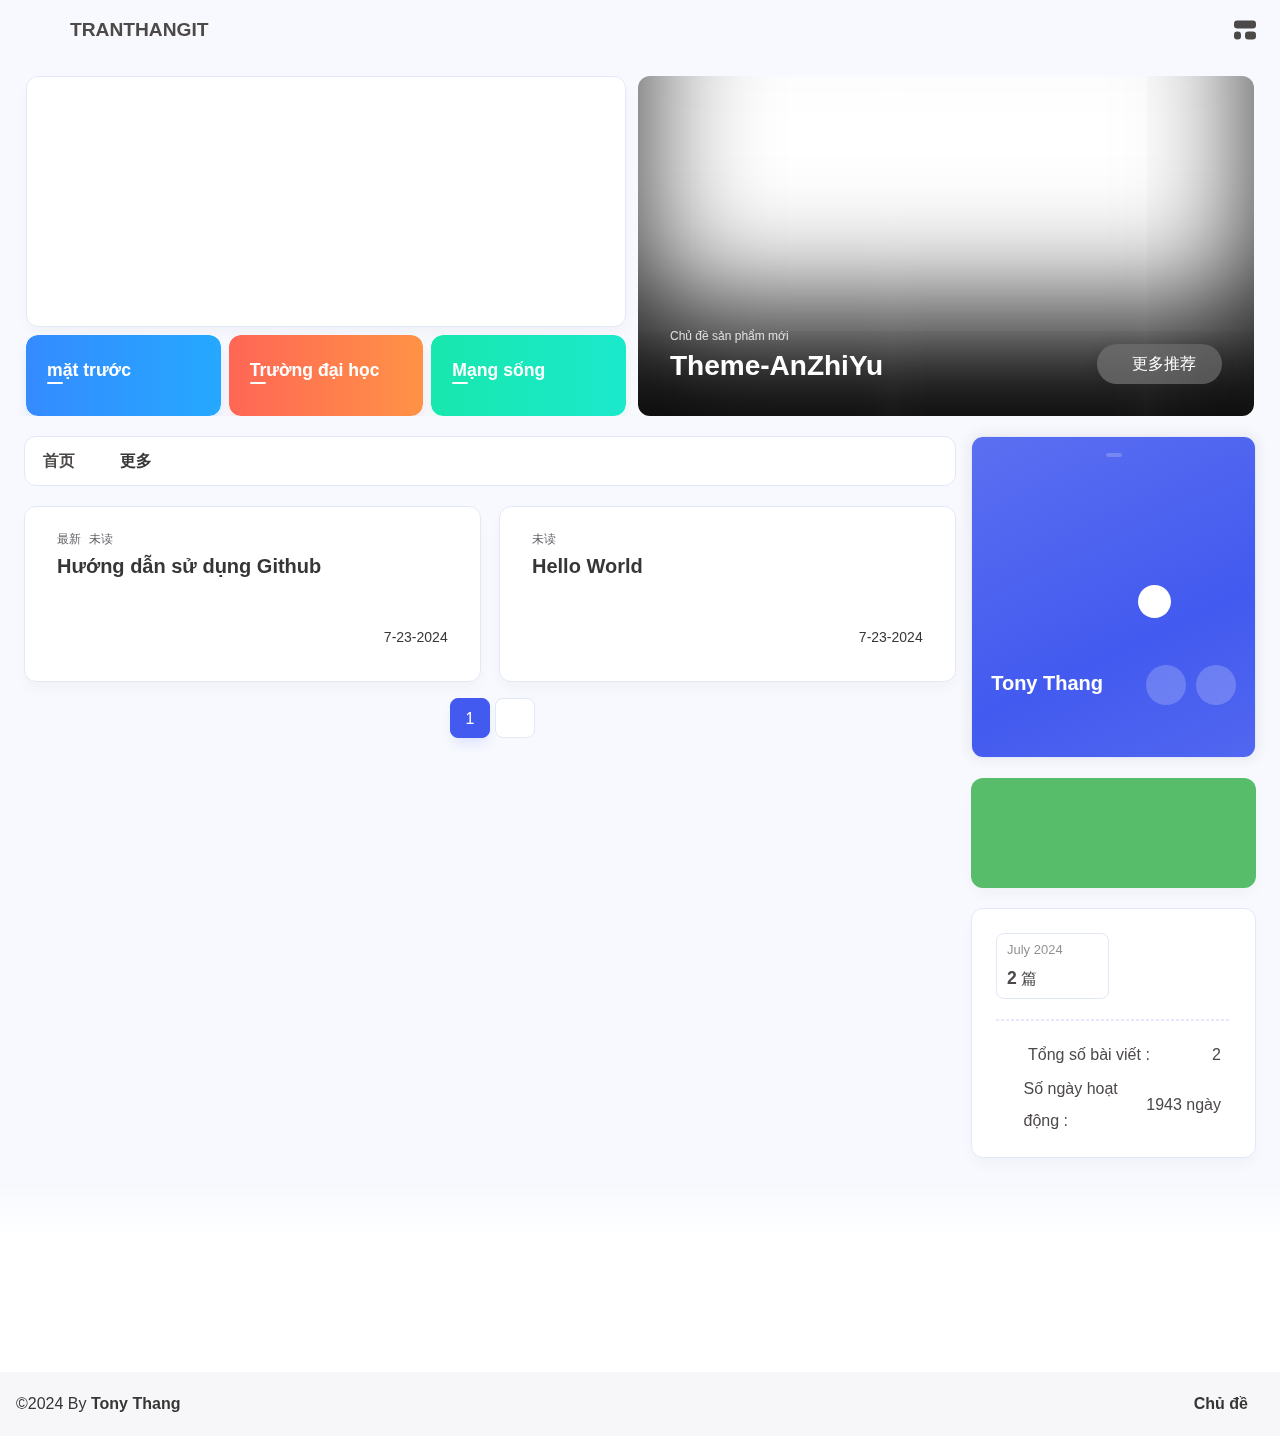
==== commit 4921334e: "Site updated: 2024-07-23 14:22:29" ====
--- a/index.html
+++ b/index.html
@@ -1,7 +1,7 @@
 <!DOCTYPE html><html lang="vn" data-theme="light"><head><meta charset="UTF-8"><meta http-equiv="X-UA-Compatible" content="IE=edge"><meta name="viewport" content="width=device-width, initial-scale=1.0, user-scalable=no"><title>TRANTHANGIT</title><meta name="author" content="Tony Thang"><meta name="copyright" content="Tony Thang"><meta name="format-detection" content="telephone=no"><meta name="theme-color" content="#f7f9fe"><meta name="mobile-web-app-capable" content="yes"><meta name="apple-touch-fullscreen" content="yes"><meta name="apple-mobile-web-app-title" content="TRANTHANGIT"><meta name="application-name" content="TRANTHANGIT"><meta name="apple-mobile-web-app-capable" content="yes"><meta name="apple-mobile-web-app-status-bar-style" content="#f7f9fe"><meta property="og:type" content="website"><meta property="og:title" content="TRANTHANGIT"><meta property="og:url" content="https://tranthangitblog.github.io/index.html"><meta property="og:site_name" content="TRANTHANGIT"><meta property="og:description"><meta property="og:locale" content="vn"><meta property="og:image" content="https://bu.dusays.com/2023/04/27/64496e511b09c.jpg"><meta property="article:author" content="Tony Thang"><meta property="article:tag"><meta name="twitter:card" content="summary"><meta name="twitter:image" content="https://bu.dusays.com/2023/04/27/64496e511b09c.jpg"><meta name="description"><link rel="shortcut icon" href="/favicon.ico"><link rel="canonical" href="https://tranthangitblog.github.io/"><link rel="preconnect" href="//cdn.cbd.int"/><meta name="google-site-verification" content="xxx"/><meta name="baidu-site-verification" content="code-xxx"/><meta name="msvalidate.01" content="xxx"/><link rel="stylesheet" href="/css/index.css"><link rel="stylesheet" href="https://cdn.cbd.int/node-snackbar@0.1.16/dist/snackbar.min.css" media="print" onload="this.media='all'"><link rel="stylesheet" href="https://cdn.cbd.int/@fancyapps/ui@5.0.28/dist/fancybox/fancybox.css" media="print" onload="this.media='all'"><script>const GLOBAL_CONFIG = {
   linkPageTop: undefined,
   peoplecanvas: {"enable":true,"img":"https://upload-bbs.miyoushe.com/upload/2023/09/03/125766904/ee23df8517f3c3e3efc4145658269c06_5714860933110284659.png"},
-  postHeadAiDescription: {"enable":true,"gptName":"AnZhiYu","mode":"local","switchBtn":false,"btnLink":"https://afdian.net/item/886a79d4db6711eda42a52540025c377","randomNum":3,"basicWordCount":1000,"key":"xxxx","Referer":"https://xx.xx/"},
+  postHeadAiDescription: {"enable":true,"gptName":"TonyThang","mode":"local","switchBtn":false,"btnLink":"https://afdian.net/item/886a79d4db6711eda42a52540025c377","randomNum":3,"basicWordCount":1000,"key":"xxxx","Referer":"https://xx.xx/"},
   diytitle: {"enable":true,"leaveTitle":"Nơi chia sẻ những thủ thuật mới nhất , tiện ích nhất！","backTitle":"♪(^∇^*)Lưu lại trang web và trải nghiệm nhé！"},
   LA51: undefined,
   greetingBox: undefined,
@@ -60,7 +60,7 @@
   isHome: true,
   isHighlightShrink: false,
   isToc: false,
-  postUpdate: '2024-07-23 14:11:36',
+  postUpdate: '2024-07-23 14:22:25',
   postMainColor: '',
 }</script><noscript><style type="text/css">
   #nav {
@@ -241,7 +241,7 @@
 Deploy to remote sites1$ hexo deploy
 
 More info: Deployment
-</div></div></div><nav id="pagination"><div class="pagination"><span class="page-number current">1</span><div class="toPageGroup"><input id="toPageText" oninput="value=value.replace(/[^0-9]/g,'')" maxlength="3" onkeyup="this.value=this.value.replace(/[^u4e00-u9fa5w]/g,'')" aria-label="toPage"><a id="toPageButton" onclick="anzhiyu.toPage()"><i class="anzhiyufont anzhiyu-icon-angles-right" style="font-weight: inherit; font-size: 1rem;"></i></a></div></div></nav></div><div class="aside-content" id="aside-content"><div class="card-widget card-info"><div class="card-content"><div class="author-info__sayhi" id="author-info__sayhi" onclick="anzhiyu.changeSayHelloText()"></div><div class="author-info-avatar"><img class="avatar-img" src= "[data-uri]" onerror="this.onerror=null,this.src=&quot;/img/404.jpg&quot;" data-lazy-src="https://bu.dusays.com/2023/04/27/64496e511b09c.jpg" onerror="this.onerror=null;this.src='/img/friend_404.gif'" alt="avatar"/><div class="author-status"><img class="g-status" src= "[data-uri]" onerror="this.onerror=null,this.src=&quot;/img/404.jpg&quot;" data-lazy-src="https://parspng.com/wp-content/uploads/2022/07/tickpng.parspng.com-4.png" alt="status"/></div></div><div class="author-info__description"></div><div class="author-info__bottom-group"><a class="author-info__bottom-group-left" href="/"><h1 class="author-info__name">Tony Thang</h1><div class="author-info__desc"></div></a><div class="card-info-social-icons is-center"><a class="social-icon faa-parent animated-hover" href="https://github.com/anzhiyu-c" target="_blank" title="Github"><i class="anzhiyufont anzhiyu-icon-github"></i></a><a class="social-icon faa-parent animated-hover" href="https://space.bilibili.com/372204786" target="_blank" title="BiliBili"><i class="anzhiyufont anzhiyu-icon-bilibili"></i></a></div></div></div></div><div class="card-widget anzhiyu-right-widget" id="card-wechat" onclick="null"><div id="flip-wrapper"><div id="flip-content"><div class="face" style="background: url(https://bu.dusays.com/2023/01/13/63c02edf44033.png) center center / 100% no-repeat"></div><div class="back face" style="background: url(https://bu.dusays.com/2023/05/13/645fa415e8694.png) center center / 100% no-repeat"></div></div></div></div><div class="sticky_layout"><div class="card-widget"><div class="card-archives"><div class="item-headline"><i class="anzhiyufont anzhiyu-icon-archive"></i><span>Lưu trữ</span></div><ul class="card-archive-list"><li class="card-archive-list-item"><a class="card-archive-list-link" href="/archives/2024/07/"><span class="card-archive-list-date">July 2024</span><div class="card-archive-list-count-group"><span class="card-archive-list-count">2</span><span>篇</span></div></a></li></ul></div><hr/><div class="card-webinfo"><div class="item-headline"><i class="anzhiyufont anzhiyu-icon-chart-line"></i><span>Thông tin website</span></div><div class="webinfo"><div class="webinfo-item"><div class="webinfo-item-title"><i class="anzhiyufont anzhiyu-icon-file-lines"></i><div class="item-name">Tổng số bài viết :</div></div><div class="item-count">2</div></div><div class="webinfo-item"><div class="webinfo-item-title"><i class="anzhiyufont anzhiyu-icon-stopwatch"></i><div class="item-name">Số ngày hoạt động :</div></div><div class="item-count" id="runtimeshow" data-publishDate="2021-03-31T17:00:00.000Z"><i class="anzhiyufont anzhiyu-icon-spinner anzhiyu-spin"></i></div></div></div></div></div></div></div></div></main><footer id="footer"><div id="footer-wrap"></div><div id="footer-bar"><div class="footer-bar-links"><div class="footer-bar-left"><div id="footer-bar-tips"><div class="copyright">&copy;2024 By <a class="footer-bar-link" href="/" title="Tony Thang" target="_blank">Tony Thang</a></div></div><div id="footer-type-tips"></div><div class="js-pjax"><script>function subtitleType () {
+</div></div></div><nav id="pagination"><div class="pagination"><span class="page-number current">1</span><div class="toPageGroup"><input id="toPageText" oninput="value=value.replace(/[^0-9]/g,'')" maxlength="3" onkeyup="this.value=this.value.replace(/[^u4e00-u9fa5w]/g,'')" aria-label="toPage"><a id="toPageButton" onclick="anzhiyu.toPage()"><i class="anzhiyufont anzhiyu-icon-angles-right" style="font-weight: inherit; font-size: 1rem;"></i></a></div></div></nav></div><div class="aside-content" id="aside-content"><div class="card-widget card-info"><div class="card-content"><div class="author-info__sayhi" id="author-info__sayhi" onclick="anzhiyu.changeSayHelloText()"></div><div class="author-info-avatar"><img class="avatar-img" src= "[data-uri]" onerror="this.onerror=null,this.src=&quot;/img/404.jpg&quot;" data-lazy-src="https://bu.dusays.com/2023/04/27/64496e511b09c.jpg" onerror="this.onerror=null;this.src='/img/friend_404.gif'" alt="avatar"/><div class="author-status"><img class="g-status" src= "[data-uri]" onerror="this.onerror=null,this.src=&quot;/img/404.jpg&quot;" data-lazy-src="https://parspng.com/wp-content/uploads/2022/07/tickpng.parspng.com-4.png" alt="status"/></div></div><div class="author-info__description"></div><div class="author-info__bottom-group"><a class="author-info__bottom-group-left" href="/"><h1 class="author-info__name">Tony Thang</h1><div class="author-info__desc"></div></a><div class="card-info-social-icons is-center"><a class="social-icon faa-parent animated-hover" href="https://github.com/anzhiyu-c" target="_blank" title="Github"><i class="anzhiyufont anzhiyu-icon-github"></i></a><a class="social-icon faa-parent animated-hover" href="https://space.bilibili.com/372204786" target="_blank" title="BiliBili"><i class="anzhiyufont anzhiyu-icon-bilibili"></i></a></div></div></div></div><div class="card-widget anzhiyu-right-widget" id="card-wechat" onclick="null"><div id="flip-wrapper"><div id="flip-content"><div class="face" style="background: url(https://bu.dusays.com/2023/01/13/63c02edf44033.png) center center / 100% no-repeat"></div><div class="back face" style="background: url(https://bu.dusays.com/2023/05/13/645fa415e8694.png) center center / 100% no-repeat"></div></div></div></div><div class="sticky_layout"><div class="card-widget"><div class="card-archives"><div class="item-headline"><i class="anzhiyufont anzhiyu-icon-archive"></i><span>Lưu trữ</span></div><ul class="card-archive-list"><li class="card-archive-list-item"><a class="card-archive-list-link" href="/archives/2024/07/"><span class="card-archive-list-date">July 2024</span><div class="card-archive-list-count-group"><span class="card-archive-list-count">2</span><span>篇</span></div></a></li></ul></div><hr/><div class="card-webinfo"><div class="item-headline"><i class="anzhiyufont anzhiyu-icon-chart-line"></i><span>Thông tin website</span></div><div class="webinfo"><div class="webinfo-item"><div class="webinfo-item-title"><i class="anzhiyufont anzhiyu-icon-file-lines"></i><div class="item-name">Tổng số bài viết :</div></div><div class="item-count">2</div></div><div class="webinfo-item"><div class="webinfo-item-title"><i class="anzhiyufont anzhiyu-icon-stopwatch"></i><div class="item-name">Số ngày hoạt động :</div></div><div class="item-count" id="runtimeshow" data-publishDate="2021-03-31T17:00:00.000Z"><i class="anzhiyufont anzhiyu-icon-spinner anzhiyu-spin"></i></div></div></div></div></div></div></div></div></main><footer id="footer"><div id="footer-wrap"><div id="workboard"><img class="workSituationImg boardsign" src= "[data-uri]" onerror="this.onerror=null,this.src=&quot;/img/404.jpg&quot;" data-lazy-src="https://npm.elemecdn.com/anzhiyu-blog@2.0.4/img/badge/安知鱼-上班摸鱼中.svg" alt="Vẫn còn một người đàn ông lớn đưa tôi ra khỏi thu nhập hàng tháng là 25k~" title="Vẫn còn một người đàn ông lớn đưa tôi ra khỏi thu nhập hàng tháng là 25k~"/><div id="runtimeTextTip"></div></div></div><div id="footer-bar"><div class="footer-bar-links"><div class="footer-bar-left"><div id="footer-bar-tips"><div class="copyright">&copy;2024 By <a class="footer-bar-link" href="/" title="Tony Thang" target="_blank">Tony Thang</a></div></div><div id="footer-type-tips"></div><div class="js-pjax"><script>function subtitleType () {
   fetch('https://v1.hitokoto.cn')
     .then(response => response.json())
     .then(data => {
@@ -343,7 +343,68 @@
   setTimeout(
     console.warn.bind(console, "%c S013-782 %c 你现在正处于监控中.", "color:white; background-color:#d9534f", "")
   );
-});</script><script async src="/anzhiyu/random.js"></script><div class="js-pjax"><script>if (typeof gsap === "object") {
+});</script><script async src="/anzhiyu/random.js"></script><script async="async">(function () {
+  var grt = new Date("22/07/2024 00:00:00"); //设置网站上线时间
+  var now = new Date();
+  var dnum;
+  var hnum;
+  var mnum;
+  var snum;
+  var nowHour;
+
+  // 计算并更新天数、小时数、分钟数和秒数
+  function updateTime() {
+    now = new Date(); // 更新 now 的值
+    nowHour = now.getHours(); // 更新 nowHour 的值
+    var days = (now - grt) / 1000 / 60 / 60 / 24;
+    dnum = Math.floor(days);
+    var hours = (now - grt) / 1000 / 60 / 60 - 24 * dnum;
+    hnum = Math.floor(hours);
+    if (String(hnum).length == 1) {
+      hnum = "0" + hnum;
+    }
+    var minutes = (now - grt) / 1000 / 60 - 24 * 60 * dnum - 60 * hnum;
+    mnum = Math.floor(minutes);
+    if (String(mnum).length == 1) {
+      mnum = "0" + mnum;
+    }
+    var seconds = (now - grt) / 1000 - 24 * 60 * 60 * dnum - 60 * 60 * hnum - 60 * mnum;
+    snum = Math.round(seconds);
+    if (String(snum).length == 1) {
+      snum = "0" + snum;
+    }
+  }
+
+  // 更新网页中显示的网站运行时间
+  function updateHtml() {
+    const footer = document.getElementById("footer");
+    if (!footer) return
+    let currentTimeHtml = "";
+    if (nowHour < 18 && nowHour >= 9) {
+      // 如果是上班时间，默认就是"安知鱼-上班摸鱼中.svg"图片，不需要更改
+      currentTimeHtml = `本站居然运行了 ${dnum} 天<span id='runtime'> ${hnum} 小时 ${mnum} 分 ${snum} 秒 </span><i class='anzhiyufont anzhiyu-icon-heartbeat' style='color:red'></i>`;
+    } else {
+      // 如果是下班时间，插入"安知鱼-下班啦.svg"图片
+      let img = document.querySelector("#workboard .workSituationImg");
+      if (img != null) {
+        img.src = "https://npm.elemecdn.com/anzhiyu-blog@2.0.4/img/badge/安知鱼-下班啦.svg";
+        img.title = "Bạn nên chơi hạnh phúc sau khi nghỉ làm, hehe~";
+        img.alt = "Bạn nên chơi hạnh phúc sau khi nghỉ làm, hehe~";
+      }
+
+      currentTimeHtml = `本站居然运行了 ${dnum} 天<span id='runtime'> ${hnum} 小时 ${mnum} 分 ${snum} 秒 </span><i class='anzhiyufont anzhiyu-icon-heartbeat' style='color:red'></i>`;
+    }
+
+    if (document.getElementById("runtimeTextTip")) {
+      document.getElementById("runtimeTextTip").innerHTML = currentTimeHtml;
+    }
+  }
+
+  setInterval(() => {
+    updateTime();
+    updateHtml();
+  }, 1000);
+})();</script><div class="js-pjax"><script>if (typeof gsap === "object") {
   getScript("/js/anzhiyu/people.js", {defer:true})
 } else {
   getScript("https://cdn.cbd.int/anzhiyu-theme-static@1.0.0/gsap/gsap.min.js").then(()=>{
